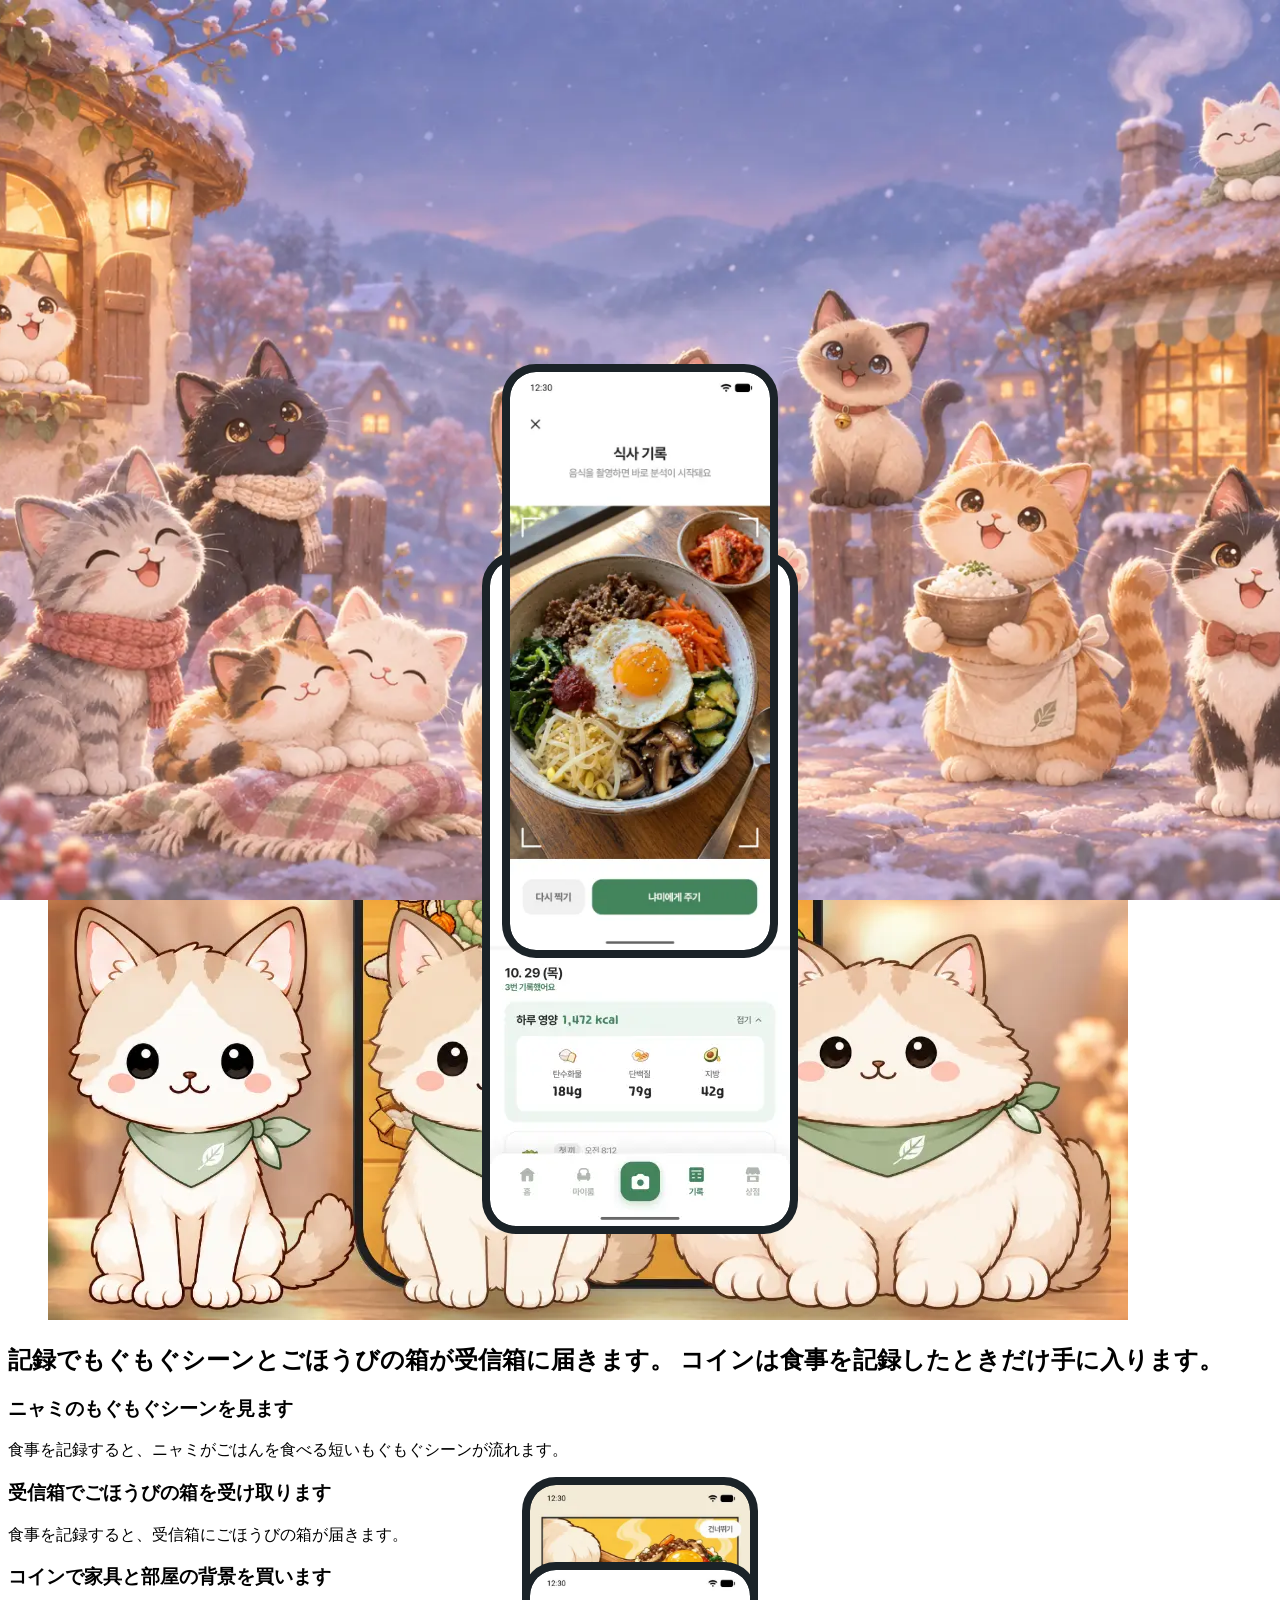
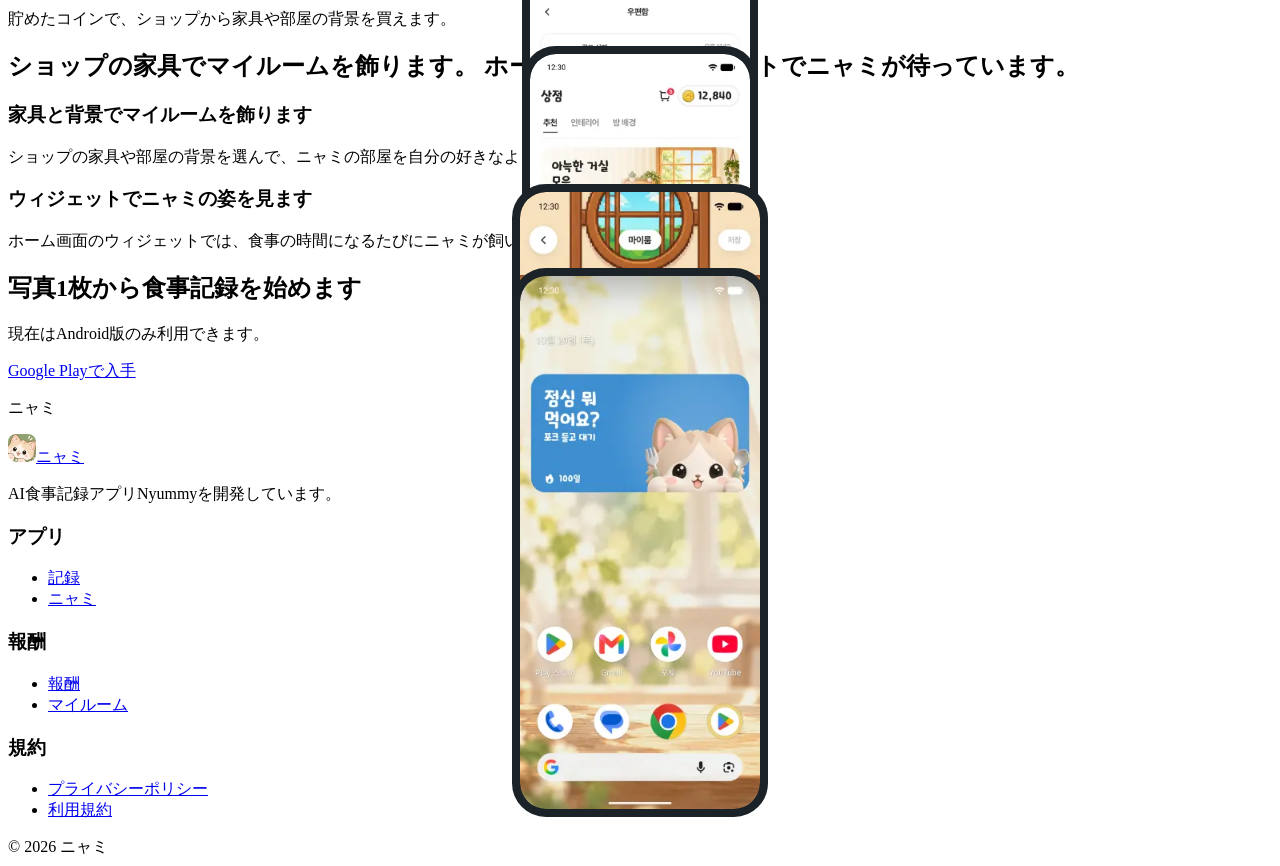
==== jp/index.html @ a2ef214f "feat: 한국어, 일본어 랜딩페이지 추가" ====
<!doctype html>
<html lang="ja" data-type="software" data-radius="round" data-ground="sage" data-buttons="tonal" data-motion>
<head>
<meta charset="utf-8">
<meta name="viewport" content="width=device-width, initial-scale=1, viewport-fit=cover">
<title>Nyummy（ニャミ）: グラムで計らず食習慣を見直すAI食事記録アプリ</title>
<meta name="description" content="食事の写真を1枚撮るとAIが料理を見つけてカロリーとPFCを記録し、月間カレンダーで振り返りながら、食べ方で体が変わる猫のニャミと食事を残せるアプリです。">
<meta property="og:type" content="website">
<meta property="og:title" content="Nyummy（ニャミ）: グラムで計らず食習慣を見直すAI食事記録アプリ">
<meta property="og:description" content="食事の写真を1枚撮るとAIが料理を見つけてカロリーとPFCを記録し、月間カレンダーで振り返りながら、食べ方で体が変わる猫のニャミと食事を残せるアプリです。">
<meta property="og:image" content="../share.jpg">
<meta name="twitter:card" content="summary_large_image">
<link rel="icon" href="../favicon.png" type="image/png">
<link rel="alternate" hreflang="ko" href="../ko/">
<link rel="alternate" hreflang="ja" href="../jp/">
<link rel="alternate" hreflang="x-default" href="../">
<meta name="theme-color" content="#f7f9fa">
<!-- <link rel="canonical" href="https://[the client's domain]/"> : the landing domain is not decided yet -->
<meta name="site-kind" content="software">
<meta name="page-type" content="software">
<!-- Airbridge Web SDK (official loader). TODO: replace TODO_WEB_TOKEN with the web token from the Airbridge dashboard. -->
<script>
(function(a_,i_,r_,_b,_r,_i,_d,_g,_e){if(!a_[_b]){var n=function(){var c=i_.createElement(r_);c.onerror=function(){h.queue.filter(function(a){return 0<=_d.indexOf(a[0])}).forEach(function(a){a=a[1];a=a[a.length-1];"function"===typeof a&&a("error occur when load airbridge")})};c.async=1;c.src=_r;"complete"===i_.readyState?i_.head.appendChild(c):a_.addEventListener("load",function k(){a_.removeEventListener("load",k);i_.head.appendChild(c)})},h={queue:[],get isSDKEnabled(){return!1}};_i.concat(_d).forEach(function(c){var a=c.split("."),k=a.pop();a.reduce(function(p,q){return p[q]=p[q]||{}},h)[k]=function(){h.queue.push([c,arguments])}});a_[_b]=h;0<_g?(_b=new (a_.XDomainRequest||a_.XMLHttpRequest),_i=function(){},_b.open("GET",_r),_b.timeout=_g,_b.onload=function(){n()},_b.onerror=_i,_b.ontimeout=_i,_b.send()):n()}})(window,document,"script","airbridge","//static.airbridge.io/sdk/latest/airbridge.min.js","init startTracking stopTracking openDeeplink setDeeplinks sendWeb setUserAgent setUserAlias addUserAlias setMobileAppData setUserId setUserEmail setUserPhone setUserAttributes clearUser setDeviceAlias removeDeviceAlias clearDeviceAlias setDeviceIFV setDeviceIFA setDeviceGAID events.send events.signIn events.signUp events.signOut events.purchased events.addedToCart events.productDetailsViewEvent events.homeViewEvent events.productListViewEvent events.searchResultViewEvent".split(" "),["events.wait","createTouchpoint"],0);
try { airbridge.init({ app: 'nyummy', webToken: 'TODO_WEB_TOKEN' }); } catch (e) {}
</script>
<link rel="preconnect" href="https://fonts.googleapis.com">
<link rel="preconnect" href="https://fonts.gstatic.com" crossorigin>
<!-- dealt pairing: plex (IBM Plex Sans). The Latin cut has no Hangul or Kana, so the page loads the same family's
     Korean cut (IBM Plex Sans KR) and, for Japanese, its Japanese cut (IBM Plex Sans JP, added by the page script) -->
<link href="https://fonts.googleapis.com/css2?family=IBM+Plex+Sans+JP:wght@400;500;600&amp;display=swap&amp;text=%20%23%26%2C-./012679%3A%3B%3DACFGINPS_abcdefghijklmnoprstuvwy%E3%80%81%E3%80%82%E3%81%84%E3%81%86%E3%81%88%E3%81%8B%E3%81%8C%E3%81%8D%E3%81%8E%E3%81%8F%E3%81%90%E3%81%91%E3%81%93%E3%81%94%E3%81%95%E3%81%97%E3%81%98%E3%81%99%E3%81%9A%E3%81%9B%E3%81%9D%E3%81%9F%E3%81%A0%E3%81%A1%E3%81%A3%E3%81%A4%E3%81%A6%E3%81%A7%E3%81%A8%E3%81%A9%E3%81%AA%E3%81%AB%E3%81%AE%E3%81%AF%E3%81%B1%E3%81%B3%E3%81%B8%E3%81%B9%E3%81%BB%E3%81%BD%E3%81%BE%E3%81%BF%E3%82%81%E3%82%82%E3%82%83%E3%82%84%E3%82%87%E3%82%88%E3%82%89%E3%82%8A%E3%82%8B%E3%82%8C%E3%82%8D%E3%82%8F%E3%82%92%E3%82%93%E3%82%A2%E3%82%A3%E3%82%A4%E3%82%A6%E3%82%A7%E3%82%AB%E3%82%AC%E3%82%AD%E3%82%B0%E3%82%B3%E3%82%B4%E3%82%B7%E3%82%B8%E3%82%B9%E3%83%80%E3%83%83%E3%83%88%E3%83%89%E3%83%8B%E3%83%90%E3%83%93%E3%83%97%E3%83%9B%E3%83%9D%E3%83%9E%E3%83%9F%E3%83%A0%E3%83%A1%E3%83%A3%E3%83%A5%E3%83%A7%E3%83%A9%E3%83%AA%E3%83%AB%E3%83%AC%E3%83%AD%E3%83%B3%E3%83%BC%E4%B8%A6%E4%B8%AD%E4%B8%BB%E4%BA%8B%E4%BA%BA%E4%BD%93%E4%BF%A1%E5%85%A5%E5%85%AC%E5%85%B7%E5%86%99%E5%87%BA%E5%88%86%E5%88%A9%E5%89%8D%E5%8C%96%E5%8F%96%E5%8F%97%E5%90%88%E5%9B%BD%E5%9C%A8%E5%A0%B1%E5%A4%89%E5%A4%95%E5%A5%BD%E5%A7%8B%E5%A7%BF%E5%AE%B6%E5%B1%8A%E5%B1%8B%E5%BA%A7%E5%BD%B1%E5%BE%85%E5%BF%9C%E6%85%A3%E6%89%8B%E6%8A%9C%E6%8C%AF%E6%8F%8F%E6%92%AE%E6%96%87%E6%96%99%E6%96%B9%E6%97%A5%E6%98%BC%E6%99%82%E6%99%AF%E6%9B%BF%E6%9C%88%E6%9C%AC%E6%9E%9A%E6%A7%98%E6%A8%A1%E6%AE%8B%E6%B0%97%E6%B0%B4%E6%B5%81%E7%82%AD%E7%84%BC%E7%89%88%E7%89%A9%E7%8C%AB%E7%8F%BE%E7%90%86%E7%94%A8%E7%94%BB%E7%99%BA%E7%9B%B4%E7%9C%9F%E7%9F%AD%E7%A2%BA%E7%A4%BA%E7%A9%8D%E7%AE%B1%E7%B4%84%E7%B7%A8%E7%BD%AE%E7%BF%92%E8%83%8C%E8%84%82%E8%87%AA%E8%A1%97%E8%A1%A8%E8%A6%8B%E8%A6%8F%E8%A8%88%E8%A8%98%E8%AA%8D%E8%AD%98%E8%B2%AF%E8%B2%B7%E8%B3%AA%E8%BF%8E%E8%BF%91%E8%BF%94%E9%81%B8%E9%83%A8%E9%85%8D%E9%85%AC%E9%87%8D%E9%8C%B2%E9%96%8B%E9%96%93%E9%9B%86%E9%9D%A2%E9%9F%93%E9%A3%9F%E9%A3%BC%E9%A3%BE%E9%AB%98%EA%B5%AD%EC%96%B4%ED%95%9C%EF%BC%88%EF%BC%890123456789" rel="stylesheet">
<link rel="stylesheet" href="../assets/system.css">
<link rel="stylesheet" href="../assets/ui/cards.css">
<link rel="stylesheet" href="../assets/motion/motion.css">
<link rel="stylesheet" href="../assets/backgrounds/backgrounds.css">
<link rel="stylesheet" href="../assets/layout/layout.css">
<link rel="stylesheet" href="../assets/icons/icon.css">
<style>
:root {
  --p-bg: #f7f9fa; --p-surface: #ecf0f2; --p-ink: #1f3038; --p-muted: #5e6b71;
  --p-accent: #5f9a6e; --p-accent-ink: #111111; --p-action: #5f9a6e; --p-action-ink: #111111;
  --p-inv-bg: #1f3038; --p-inv-surface: #2c3c44; --p-inv-ink: #f7f9fa; --p-inv-muted: #9ea7ab;
  --p-inv-accent: #5f9a6e; --p-inv-accent-ink: #111111; --p-inv-action: #5f9a6e; --p-inv-action-ink: #111111;
  --font-display: "IBM Plex Sans KR", system-ui, sans-serif;
  --font-text: "IBM Plex Sans KR", system-ui, sans-serif;
  --font-mono: ui-monospace, "SFMono-Regular", Menlo, Consolas, monospace;
  --display-weight: 500;
  --display-tracking: -0.025em;
  --display-tracking-xl: -0.035em;
  --ly-scale: 0.98;
}
html[lang="ja"] { --font-display: "IBM Plex Sans JP", system-ui, sans-serif; --font-text: "IBM Plex Sans JP", system-ui, sans-serif; }
</style>
<script>document.documentElement.classList.add('m-enter');setTimeout(()=>document.documentElement.classList.add('m-enter-done'),700)</script>
<script src="../assets/backgrounds/backgrounds.js"></script>
<script>document.documentElement.classList.add('mo-js');setTimeout(()=>document.documentElement.classList.add('mo-safe'),2500)</script>
<link rel="modulepreload" href="../assets/moments/moments.js">
<link rel="modulepreload" href="../assets/moments/lib.js">
<link rel="modulepreload" href="../assets/moments/liquid-type/moment.js">
<link rel="modulepreload" href="../assets/moments/line-carries-colour/moment.js">
<!-- page CSS: the phone device inside the visuals, the key art in the hero frame, one --p-h per card group -->
<style>
  .nav__logo img { width: 28px; height: 28px; border-radius: 8px; }
  .device { position: relative; width: var(--dw, 280px); aspect-ratio: 9 / 20; border: 8px solid #1b2328; border-radius: 34px; background: #1b2328; overflow: hidden; margin-inline: auto; }
  .device > img { display: block; width: 100%; height: 100%; object-fit: cover; object-position: top; border-radius: 26px; }
  .hero--centred .hero__window { background: var(--g-alt); }
  .hero__window > .hero__art { position: absolute; inset: 0; width: 100%; height: 100%; object-fit: cover; object-position: 50% 62%; z-index: 0; }
  .hero__window > .hero__phone { position: absolute; z-index: 1; left: 50%; top: var(--s-6); transform: translateX(-50%); --dw: 260px; }
  @media (max-width: 639px) { .hero__window > .hero__phone { --dw: 180px; top: var(--s-6); } }
  .hero--centred .hero__lead { color: var(--ink); }
  html { word-break: keep-all; overflow-wrap: anywhere; }
  html[lang="ja"] { word-break: normal; line-break: strict; }
  .close__word { line-height: 1.25; overflow: visible; }
  #record .frame { --ratio: 0px; }
  #record .frame .device { position: absolute; left: 50%; top: var(--s-7); transform: translateX(-50%); --dw: 300px; }
  @media (max-width: 639px) { #record .frame .device { --dw: 220px; top: var(--s-5); } }
  #nyami .mo-lt__type { font-size: clamp(40px, 4.4vw + 12px, 80px); line-height: 1.05; letter-spacing: var(--display-tracking-xl); max-width: 18ch; margin: 0; }
  #nyami .shapes { margin-top: var(--s-7); }
  @media (max-width: 639px) { #nyami .shapes { flex: none; height: auto; aspect-ratio: 1080 / 600; margin-top: var(--s-9); } }
  #reward .panel { --p-h: 360px; } #room .panel { --p-h: 300px; }
  @media (min-width: 640px) and (max-width: 1279px) { #reward { --h: 2; } }
  @media (min-width: 640px) and (max-width: 1023px) { #room .panel { --p-h: 400px; } }
  .panel .device { --dw: 220px; position: absolute; left: 50%; top: var(--s-6); transform: translateX(-50%); }
  #room .panel .device { --dw: 240px; }
  @media (max-width: 639px) { #reward .panel { --p-h: 340px; } #room .panel { --p-h: 150px; } .panel .device { --dw: 200px; top: var(--s-5); } #room .panel .device { --dw: 150px; top: var(--s-4); } }
  .store-soon { display: inline-flex; align-items: center; height: var(--btn-h, 44px); padding: 0 var(--s-5); border-radius: var(--r-btn); border: 1px dashed color-mix(in oklab, var(--ink) 35%, transparent); color: var(--muted); font-size: 16px; font-weight: 500; cursor: default; user-select: none; }
  .store-soon.is-prominent { border-style: solid; border-color: var(--ink); color: var(--ink); }
  .ios-note { margin: 0; color: var(--ink); }
  @media (max-width: 639px) { .store-soon { width: 100%; justify-content: center; } }
  .lang-switch { font: inherit; background: none; border: 0; color: inherit; cursor: pointer; min-height: 44px; }
</style>
</head>
<body>
<!-- type: software (site-kind software): AI meal-logging Android app
     deal: hero centred, nav nav-centre, close close-word, footer footer-dark, rhythm space, buttons tonal,
           mark: the client's app icon replaces the dealt ring, ground sage (lit ground), grounds none, effect none
           (the hero frame holds the client's key art; no shader ground, so phones carry no WebGL)
     palette: the client's own colours through start.mjs brand: off-white #f7f9fa, slate ink #1f3038 and Nyami's bandana green #5f9a6e
     moments: liquid-type on the #nyami statement (the one sentence the page turns on), line-carries-colour on #reward (the
              page's one change of ground, where logging turns into rewards). The hero's cursor-spotlight is left out (no spotlight). -->
<header class="nav nav--centre">
  <div class="wrap nav__bar">
    <a class="skip-link" href="#top" data-i18n="skip">本文へスキップ</a>
    <a class="nav__logo" href="#top"><img src="../img/app-icon.webp" alt="" width="28" height="28"><span data-i18n="brand">ニャミ</span></a>
    <nav class="nav__links" aria-label="メインメニュー" data-i18n-aria="nav_label">
      <div class="nav__item"><a class="nav__link" href="#record" data-i18n="nav_record">記録</a></div>
      <div class="nav__item"><a class="nav__link" href="#nyami" data-i18n="nav_nyami">ニャミ</a></div>
      <div class="nav__item"><a class="nav__link" href="#reward" data-i18n="nav_reward">報酬</a></div>
      <div class="nav__item"><a class="nav__link" href="#room" data-i18n="nav_room">マイルーム</a></div>
    </nav>
    <div class="nav__actions">
      <a class="nav__link" href="../ko/" hreflang="ko" lang="ko">한국어</a>
      <!-- TODO: Airbridge tracking link -->
      <a class="btn btn--primary" href="https://play.google.com/store/apps/details?id=com.dandi.nyummy" data-play data-i18n="cta_play">Google Playで入手</a>
    </div>
    <button class="nav__toggle" type="button" aria-expanded="false" aria-label="メニュー" data-i18n-aria="menu">
      <svg width="18" height="18" viewBox="0 0 18 18" aria-hidden="true"><path d="M2 5h14M2 13h14" stroke="currentColor" stroke-width="1.6" stroke-linecap="round"/></svg>
    </button>
  </div>
</header>

<main id="top">
  <section class="hero hero--centred" data-enter aria-labelledby="hero-h">
    <div class="wrap"><div class="hero-text">
      <div class="hero__c">
        <p class="pill" data-i18n="hero_pill">日本と韓国でAndroid版を配信中</p>
        <h1 id="hero-h" data-i18n="hero_h1">グラムで計らないAI食事記録アプリ</h1>
        <p class="hero__lead" data-i18n="hero_lead">食事の写真を1枚撮るとAIが料理を見つけてカロリーとPFCを記録します。月間カレンダーで自分の食習慣を確認でき、食べ方に応じて猫のニャミの体も変わります。</p>
        <div class="btn-row" data-hero-actions>
          <!-- TODO: Airbridge tracking link -->
          <a class="btn btn--primary" href="https://play.google.com/store/apps/details?id=com.dandi.nyummy" data-play data-i18n="cta_play">Google Playで入手</a>
          <span class="store-soon" data-store-soon aria-disabled="true">App Store 近日公開</span>
        </div>
        <p class="t-small ios-note" data-ios-note hidden>iPhone版はまだ公開前です</p>
      </div>
      <!-- CLIENT FILE key art: raw/hero_v1.png (the client's dusk cat village), served as ../img/keyart-*.webp -->
      <div class="hero__window">
        <img class="hero__art" src="../img/keyart-1672.webp" srcset="../img/keyart-800.webp 800w, ../img/keyart-1672.webp 1672w" sizes="(max-width: 639px) 170vw, 1280px" width="1672" height="941" alt="夕焼けの猫の街で、ニャミと猫たちが飼い主を出迎えているイラストです。" data-i18n-alt="alt_keyart" fetchpriority="high" data-source="client" data-subject="key art">
        <div class="device hero__phone" role="img" aria-label="食事記録の画面で、ビビンバの写真を撮影しているところです。" data-i18n-aria="alt_meal"><img src="../img/meal_confirm.webp" srcset="../img/meal_confirm-300.webp 300w, ../img/meal_confirm.webp 560w" sizes="(max-width: 639px) 200px, 300px" width="560" height="1245" alt="" fetchpriority="high"></div>
      </div>
    </div></div>
  </section>

  <section class="section" id="record" style="--hm: 2" aria-labelledby="record-h">
    <div class="wrap">
      <div class="grid fill">
        <div class="span-5 split-col">
          <h2 id="record-h"><span data-i18n="record_h2">写真1枚でカロリーとPFCを記録します。</span> <span class="muted" data-i18n="record_h2_muted">記録した食事は月間カレンダーに並びます。</span></h2>
          <p class="t-lead" data-i18n="record_p">料理の写真を撮るとAIが食べ物を見つけてカロリーとPFCを記録します。残した食事は月間カレンダーで1か月まとめて見返せます。</p>
          <ul class="rows split-col__end">
            <li><span class="rows__name" data-i18n="record_fact1">写真1枚で料理を認識します</span></li>
            <li><span class="rows__name" data-i18n="record_fact2">カロリーとPFCをまとめて記録します</span></li>
            <li><span class="rows__name" data-i18n="record_fact3">月間カレンダーで記録を振り返ります</span></li>
          </ul>
        </div>
        <div class="frame frame--fill frame--lit span-6 start-7">
          <div class="device" role="img" aria-label="月間カレンダーと1日のカロリー、炭水化物、たんぱく質、脂質が表示された記録画面です。" data-i18n-aria="alt_calendar"><img src="../img/history_calendar.webp" srcset="../img/history_calendar-300.webp 300w, ../img/history_calendar.webp 560w" sizes="(max-width: 639px) 200px, 300px" width="560" height="1245" alt="" loading="lazy" decoding="async"></div>
        </div>
      </div>
    </div>
  </section>

  <section class="section" id="nyami" aria-labelledby="nyami-h">
    <div class="wrap">
      <div data-moment="liquid-type" class="section-head" style="max-width:none">
        <h2 id="nyami-h" class="mo-lt__type" data-i18n="nyami_h2">食べ方に合わせてニャミの体が変わります</h2>
        <p class="t-lead" data-i18n="nyami_p">食事を抜くとニャミはほっそりして、食べすぎるとぽっちゃりします。ほどよく食べるとちょうどいい姿になります。</p>
      </div>
      <figure class="frame frame--photo shapes fill">
        <img class="frame__img" src="../img/body-shapes.webp" srcset="../img/body-shapes-640.webp 640w, ../img/body-shapes.webp 1080w" sizes="(max-width: 639px) 342px, 1280px" width="1080" height="500" alt="ほっそりしたニャミ、ちょうどいいニャミ、ぽっちゃりしたニャミが並んで座っているイラストです。" data-i18n-alt="alt_shapes" loading="lazy" decoding="async" data-source="client" data-subject="Nyami body shapes">
      </figure>
    </div>
  </section>

  <section class="section ground-surface" id="reward" style="--hm: 2" data-moment="line-carries-colour" data-moment-opts='{"from": "base"}' aria-labelledby="reward-h">
    <div class="wrap">
      <div class="section-head">
        <h2 id="reward-h"><span data-i18n="reward_h2">記録でもぐもぐシーンとごほうびの箱が受信箱に届きます。</span> <span class="muted" data-i18n="reward_h2_muted">コインは食事を記録したときだけ手に入ります。</span></h2>
      </div>
      <div class="grid">
        <article class="card card--row card--open span-4">
          <h3 data-i18n="reward_c1_t">ニャミのもぐもぐシーンを見ます</h3>
          <p data-i18n="reward_c1_b">食事を記録すると、ニャミがごはんを食べる短いもぐもぐシーンが流れます。</p>
          <div class="panel"><div class="device" role="img" aria-label="ニャミがビビンバを食べているマンガのカットシーンです。" data-i18n-aria="alt_comic"><img src="../img/ceremony_comic.webp" srcset="../img/ceremony_comic-300.webp 300w, ../img/ceremony_comic.webp 560w" sizes="(max-width: 639px) 200px, 300px" width="560" height="1245" alt="" loading="lazy" decoding="async"></div></div>
        </article>
        <article class="card card--row card--open span-4">
          <h3 data-i18n="reward_c2_t">受信箱でごほうびの箱を受け取ります</h3>
          <p data-i18n="reward_c2_b">食事を記録すると、受信箱にごほうびの箱が届きます。</p>
          <div class="panel"><div class="device" role="img" aria-label="ゴールドの箱とシルバーの箱が積み重なった受信箱の画面です。" data-i18n-aria="alt_mail"><img src="../img/mailbox.webp" srcset="../img/mailbox-300.webp 300w, ../img/mailbox.webp 560w" sizes="(max-width: 639px) 200px, 300px" width="560" height="1245" alt="" loading="lazy" decoding="async"></div></div>
        </article>
        <article class="card card--row card--open span-4">
          <h3 data-i18n="reward_c3_t">コインで家具と部屋の背景を買います</h3>
          <p data-i18n="reward_c3_b">貯めたコインで、ショップから家具や部屋の背景を買えます。</p>
          <div class="panel"><div class="device" role="img" aria-label="コインの残高と人気の家具が並んでいるショップの画面です。" data-i18n-aria="alt_shop"><img src="../img/shop_recommend.webp" srcset="../img/shop_recommend-300.webp 300w, ../img/shop_recommend.webp 560w" sizes="(max-width: 639px) 200px, 300px" width="560" height="1245" alt="" loading="lazy" decoding="async"></div></div>
        </article>
      </div>
    </div>
  </section>

  <section class="section" id="room" aria-labelledby="room-h">
    <div class="wrap">
      <div class="section-head">
        <h2 id="room-h"><span data-i18n="room_h2">ショップの家具でマイルームを飾ります。</span> <span class="muted" data-i18n="room_h2_muted">ホーム画面のウィジェットでニャミが待っています。</span></h2>
      </div>
      <div class="grid">
        <article class="card card--row card--open span-6">
          <h3 data-i18n="room_c1_t">家具と背景でマイルームを飾ります</h3>
          <p data-i18n="room_c1_b">ショップの家具や部屋の背景を選んで、ニャミの部屋を自分の好きなように模様替えできます。</p>
          <div class="panel"><div class="device" role="img" aria-label="家具を配置するマイルームの編集画面です。" data-i18n-aria="alt_room"><img src="../img/myroom_edit.webp" srcset="../img/myroom_edit-300.webp 300w, ../img/myroom_edit.webp 560w" sizes="(max-width: 639px) 200px, 300px" width="560" height="1245" alt="" loading="lazy" decoding="async"></div></div>
        </article>
        <article class="card card--row card--open span-6">
          <h3 data-i18n="room_c2_t">ウィジェットでニャミの姿を見ます</h3>
          <p data-i18n="room_c2_b">ホーム画面のウィジェットでは、食事の時間になるたびにニャミが飼い主を待っています。</p>
          <div class="panel"><div class="device" role="img" aria-label="昼ごはんを待つニャミが描かれたホーム画面のウィジェットです。" data-i18n-aria="alt_widget"><img src="../img/widget_wait.webp" srcset="../img/widget_wait-300.webp 300w, ../img/widget_wait.webp 560w" sizes="(max-width: 639px) 200px, 300px" width="560" height="1245" alt="" loading="lazy" decoding="async"></div></div>
        </article>
      </div>
    </div>
  </section>

  </main>

<footer class="footer closing footer--dark ground-inverse g2m" id="contact" aria-labelledby="close-h">
  <div class="wrap">
    <div class="closing__cta close--word">
      <div class="section-head--split">
        <div><h2 id="close-h" data-i18n="close_h2">写真1枚から食事記録を始めます</h2><p class="t-lead" data-i18n="close_p">現在はAndroid版のみ利用できます。</p></div>
        <!-- TODO: Airbridge tracking link -->
        <a class="btn btn--primary" href="https://play.google.com/store/apps/details?id=com.dandi.nyummy" data-play data-i18n="cta_play">Google Playで入手</a>
      </div>
      <p class="close__word" aria-hidden="true" data-i18n="brand">ニャミ</p>
    </div>
    <div class="closing__links">
      <div class="grid">
        <div class="span-4 stack-4">
          <a class="nav__logo" href="#top"><img src="../img/app-icon.webp" alt="" width="28" height="28" loading="lazy"><span data-i18n="brand">ニャミ</span></a>
          <p class="footer__lede" data-i18n="footer_lede">AI食事記録アプリNyummyを開発しています。</p>
        </div>
        <div class="span-2 start-7 footer__col"><h3 data-i18n="f_app">アプリ</h3><ul><li><a href="#record" data-i18n="nav_record">記録</a></li><li><a href="#nyami" data-i18n="nav_nyami">ニャミ</a></li></ul></div>
        <div class="span-2 start-9 footer__col"><h3 data-i18n="nav_reward">報酬</h3><ul><li><a href="#reward" data-i18n="nav_reward">報酬</a></li><li><a href="#room" data-i18n="nav_room">マイルーム</a></li></ul></div>
        <div class="span-2 start-11 footer__col"><h3 data-i18n="f_legal">規約</h3><ul><li><a href="https://dandi-swm.github.io/nyummy-policy/privacy.html" data-i18n="f_privacy">プライバシーポリシー</a></li><li><a href="https://dandi-swm.github.io/nyummy-policy/terms.html" data-i18n="f_terms">利用規約</a></li></ul></div>
      </div>
      <div class="footer__legal">
        <span>&copy; 2026 <span data-i18n="brand">ニャミ</span></span>
        <div class="socials"></div>
      </div>
    </div>
  </div>
</footer>

<script type="module" src="../assets/system.js"></script>
<script type="module" src="../assets/motion/motion.js"></script>
<script type="module" src="../assets/layout/layout.js"></script>
<script src="../page.js" defer></script>
</body>
</html>
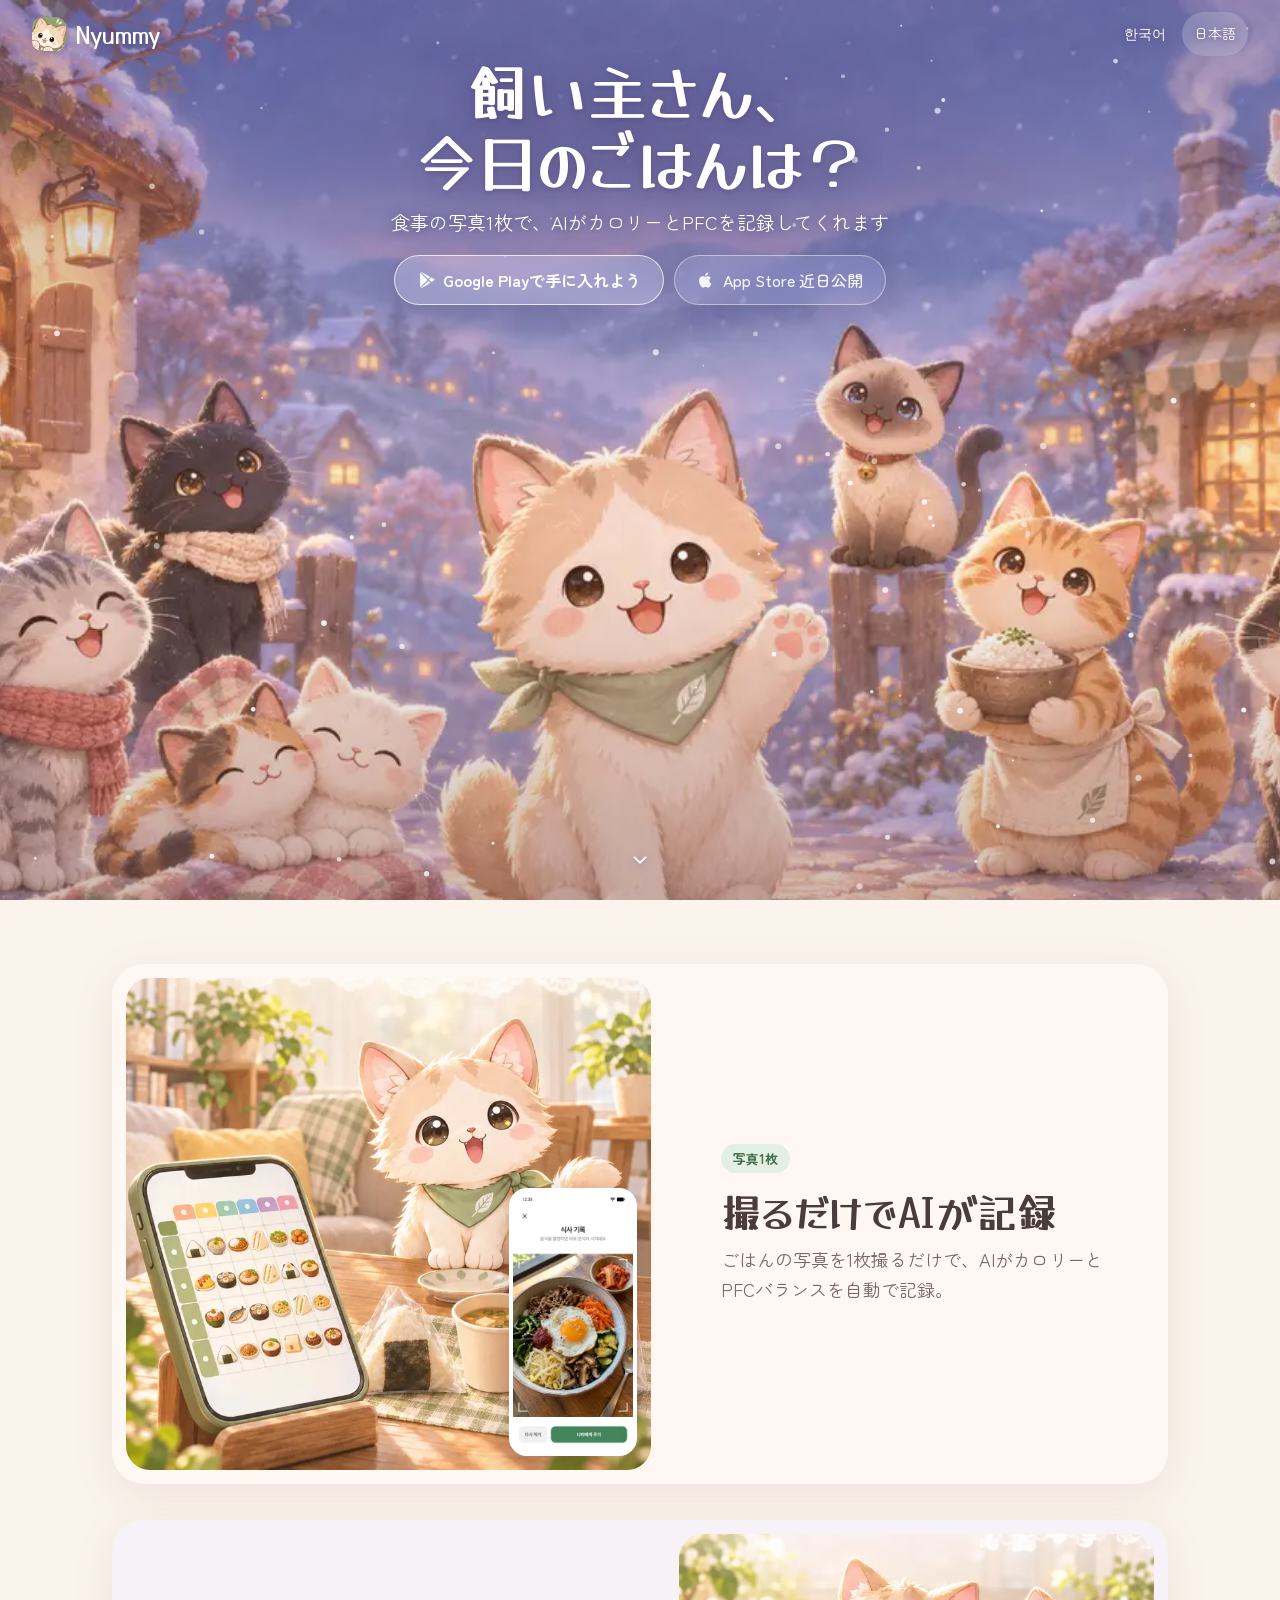
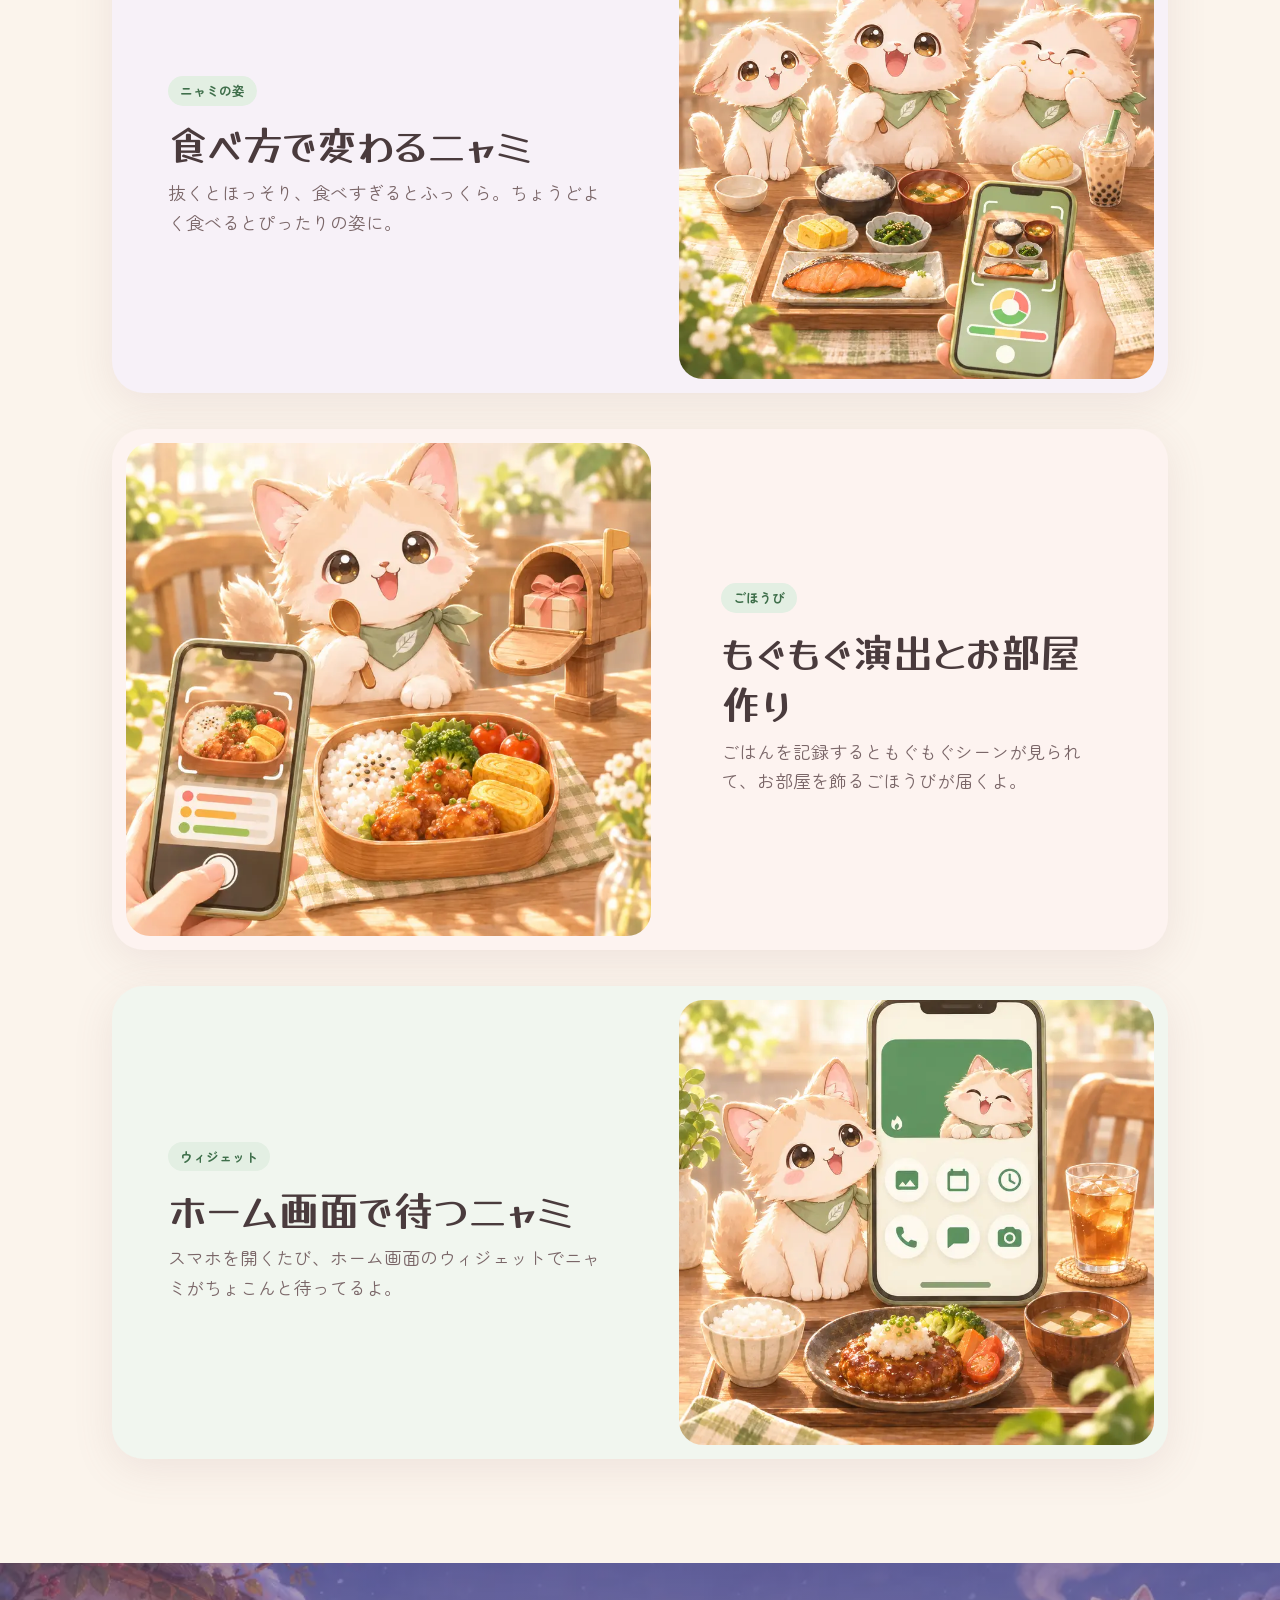
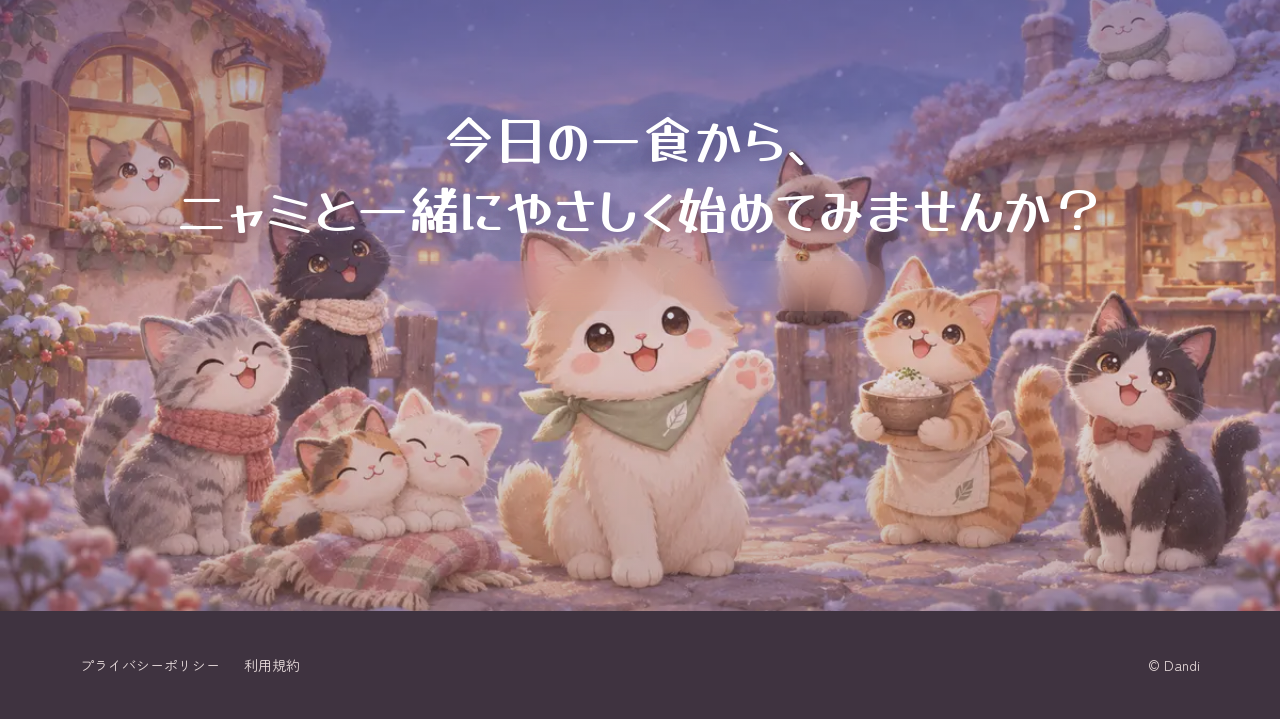
==== commit 56dd4167: "feat: 랜딩페이지 다시 디자인 (몽글한 첫 화면, 모바일 우선)" ====
--- a/jp/index.html
+++ b/jp/index.html
@@ -1,254 +1,128 @@
 <!doctype html>
-<html lang="ja" data-type="software" data-radius="round" data-ground="sage" data-buttons="tonal" data-motion>
+<html lang="ja">
 <head>
 <meta charset="utf-8">
 <meta name="viewport" content="width=device-width, initial-scale=1, viewport-fit=cover">
-<title>Nyummy（ニャミ）: グラムで計らず食習慣を見直すAI食事記録アプリ</title>
-<meta name="description" content="食事の写真を1枚撮るとAIが料理を見つけてカロリーとPFCを記録し、月間カレンダーで振り返りながら、食べ方で体が変わる猫のニャミと食事を残せるアプリです。">
+<title>Nyummy（ニャミ）: 猫のニャミと一緒に続けるAI食事記録</title>
+<meta name="description" content="ごはんの写真を1枚撮るだけでAIがカロリーとPFCを記録。食べ方にあわせて猫のニャミが変わります。">
 <meta property="og:type" content="website">
-<meta property="og:title" content="Nyummy（ニャミ）: グラムで計らず食習慣を見直すAI食事記録アプリ">
-<meta property="og:description" content="食事の写真を1枚撮るとAIが料理を見つけてカロリーとPFCを記録し、月間カレンダーで振り返りながら、食べ方で体が変わる猫のニャミと食事を残せるアプリです。">
+<meta property="og:title" content="Nyummy（ニャミ）: 飼い主さん、今日のごはんは？">
+<meta property="og:description" content="ごはんを撮るだけでAIが記録。食べ方にあわせてニャミが変わるよ。">
 <meta property="og:image" content="../share.jpg">
 <meta name="twitter:card" content="summary_large_image">
 <link rel="icon" href="../favicon.png" type="image/png">
 <link rel="alternate" hreflang="ko" href="../ko/">
 <link rel="alternate" hreflang="ja" href="../jp/">
 <link rel="alternate" hreflang="x-default" href="../">
-<meta name="theme-color" content="#f7f9fa">
-<!-- <link rel="canonical" href="https://[the client's domain]/"> : the landing domain is not decided yet -->
-<meta name="site-kind" content="software">
-<meta name="page-type" content="software">
-<!-- Airbridge Web SDK (official loader). TODO: replace TODO_WEB_TOKEN with the web token from the Airbridge dashboard. -->
+<meta name="theme-color" content="#8f86b8">
+<!-- Airbridge Web SDK -->
 <script>
 (function(a_,i_,r_,_b,_r,_i,_d,_g,_e){if(!a_[_b]){var n=function(){var c=i_.createElement(r_);c.onerror=function(){h.queue.filter(function(a){return 0<=_d.indexOf(a[0])}).forEach(function(a){a=a[1];a=a[a.length-1];"function"===typeof a&&a("error occur when load airbridge")})};c.async=1;c.src=_r;"complete"===i_.readyState?i_.head.appendChild(c):a_.addEventListener("load",function k(){a_.removeEventListener("load",k);i_.head.appendChild(c)})},h={queue:[],get isSDKEnabled(){return!1}};_i.concat(_d).forEach(function(c){var a=c.split("."),k=a.pop();a.reduce(function(p,q){return p[q]=p[q]||{}},h)[k]=function(){h.queue.push([c,arguments])}});a_[_b]=h;0<_g?(_b=new (a_.XDomainRequest||a_.XMLHttpRequest),_i=function(){},_b.open("GET",_r),_b.timeout=_g,_b.onload=function(){n()},_b.onerror=_i,_b.ontimeout=_i,_b.send()):n()}})(window,document,"script","airbridge","//static.airbridge.io/sdk/latest/airbridge.min.js","init startTracking stopTracking openDeeplink setDeeplinks sendWeb setUserAgent setUserAlias addUserAlias setMobileAppData setUserId setUserEmail setUserPhone setUserAttributes clearUser setDeviceAlias removeDeviceAlias clearDeviceAlias setDeviceIFV setDeviceIFA setDeviceGAID events.send events.signIn events.signUp events.signOut events.purchased events.addedToCart events.productDetailsViewEvent events.homeViewEvent events.productListViewEvent events.searchResultViewEvent".split(" "),["events.wait","createTouchpoint"],0);
-try { airbridge.init({ app: 'nyummy', webToken: 'TODO_WEB_TOKEN' }); } catch (e) {}
+try { airbridge.init({ app: 'nyummy', webToken: 'e3690b146ca047b89c410e6a1fdf38f9' }); } catch (e) {}
 </script>
+<link rel="preload" as="image" href="../img/hero-tall.webp" media="(max-aspect-ratio: 4/5)">
 <link rel="preconnect" href="https://fonts.googleapis.com">
 <link rel="preconnect" href="https://fonts.gstatic.com" crossorigin>
-<!-- dealt pairing: plex (IBM Plex Sans). The Latin cut has no Hangul or Kana, so the page loads the same family's
-     Korean cut (IBM Plex Sans KR) and, for Japanese, its Japanese cut (IBM Plex Sans JP, added by the page script) -->
-<link href="https://fonts.googleapis.com/css2?family=IBM+Plex+Sans+JP:wght@400;500;600&amp;display=swap&amp;text=%20%23%26%2C-./012679%3A%3B%3DACFGINPS_abcdefghijklmnoprstuvwy%E3%80%81%E3%80%82%E3%81%84%E3%81%86%E3%81%88%E3%81%8B%E3%81%8C%E3%81%8D%E3%81%8E%E3%81%8F%E3%81%90%E3%81%91%E3%81%93%E3%81%94%E3%81%95%E3%81%97%E3%81%98%E3%81%99%E3%81%9A%E3%81%9B%E3%81%9D%E3%81%9F%E3%81%A0%E3%81%A1%E3%81%A3%E3%81%A4%E3%81%A6%E3%81%A7%E3%81%A8%E3%81%A9%E3%81%AA%E3%81%AB%E3%81%AE%E3%81%AF%E3%81%B1%E3%81%B3%E3%81%B8%E3%81%B9%E3%81%BB%E3%81%BD%E3%81%BE%E3%81%BF%E3%82%81%E3%82%82%E3%82%83%E3%82%84%E3%82%87%E3%82%88%E3%82%89%E3%82%8A%E3%82%8B%E3%82%8C%E3%82%8D%E3%82%8F%E3%82%92%E3%82%93%E3%82%A2%E3%82%A3%E3%82%A4%E3%82%A6%E3%82%A7%E3%82%AB%E3%82%AC%E3%82%AD%E3%82%B0%E3%82%B3%E3%82%B4%E3%82%B7%E3%82%B8%E3%82%B9%E3%83%80%E3%83%83%E3%83%88%E3%83%89%E3%83%8B%E3%83%90%E3%83%93%E3%83%97%E3%83%9B%E3%83%9D%E3%83%9E%E3%83%9F%E3%83%A0%E3%83%A1%E3%83%A3%E3%83%A5%E3%83%A7%E3%83%A9%E3%83%AA%E3%83%AB%E3%83%AC%E3%83%AD%E3%83%B3%E3%83%BC%E4%B8%A6%E4%B8%AD%E4%B8%BB%E4%BA%8B%E4%BA%BA%E4%BD%93%E4%BF%A1%E5%85%A5%E5%85%AC%E5%85%B7%E5%86%99%E5%87%BA%E5%88%86%E5%88%A9%E5%89%8D%E5%8C%96%E5%8F%96%E5%8F%97%E5%90%88%E5%9B%BD%E5%9C%A8%E5%A0%B1%E5%A4%89%E5%A4%95%E5%A5%BD%E5%A7%8B%E5%A7%BF%E5%AE%B6%E5%B1%8A%E5%B1%8B%E5%BA%A7%E5%BD%B1%E5%BE%85%E5%BF%9C%E6%85%A3%E6%89%8B%E6%8A%9C%E6%8C%AF%E6%8F%8F%E6%92%AE%E6%96%87%E6%96%99%E6%96%B9%E6%97%A5%E6%98%BC%E6%99%82%E6%99%AF%E6%9B%BF%E6%9C%88%E6%9C%AC%E6%9E%9A%E6%A7%98%E6%A8%A1%E6%AE%8B%E6%B0%97%E6%B0%B4%E6%B5%81%E7%82%AD%E7%84%BC%E7%89%88%E7%89%A9%E7%8C%AB%E7%8F%BE%E7%90%86%E7%94%A8%E7%94%BB%E7%99%BA%E7%9B%B4%E7%9C%9F%E7%9F%AD%E7%A2%BA%E7%A4%BA%E7%A9%8D%E7%AE%B1%E7%B4%84%E7%B7%A8%E7%BD%AE%E7%BF%92%E8%83%8C%E8%84%82%E8%87%AA%E8%A1%97%E8%A1%A8%E8%A6%8B%E8%A6%8F%E8%A8%88%E8%A8%98%E8%AA%8D%E8%AD%98%E8%B2%AF%E8%B2%B7%E8%B3%AA%E8%BF%8E%E8%BF%91%E8%BF%94%E9%81%B8%E9%83%A8%E9%85%8D%E9%85%AC%E9%87%8D%E9%8C%B2%E9%96%8B%E9%96%93%E9%9B%86%E9%9D%A2%E9%9F%93%E9%A3%9F%E9%A3%BC%E9%A3%BE%E9%AB%98%EA%B5%AD%EC%96%B4%ED%95%9C%EF%BC%88%EF%BC%890123456789" rel="stylesheet">
-<link rel="stylesheet" href="../assets/system.css">
-<link rel="stylesheet" href="../assets/ui/cards.css">
-<link rel="stylesheet" href="../assets/motion/motion.css">
-<link rel="stylesheet" href="../assets/backgrounds/backgrounds.css">
-<link rel="stylesheet" href="../assets/layout/layout.css">
-<link rel="stylesheet" href="../assets/icons/icon.css">
-<style>
-:root {
-  --p-bg: #f7f9fa; --p-surface: #ecf0f2; --p-ink: #1f3038; --p-muted: #5e6b71;
-  --p-accent: #5f9a6e; --p-accent-ink: #111111; --p-action: #5f9a6e; --p-action-ink: #111111;
-  --p-inv-bg: #1f3038; --p-inv-surface: #2c3c44; --p-inv-ink: #f7f9fa; --p-inv-muted: #9ea7ab;
-  --p-inv-accent: #5f9a6e; --p-inv-accent-ink: #111111; --p-inv-action: #5f9a6e; --p-inv-action-ink: #111111;
-  --font-display: "IBM Plex Sans KR", system-ui, sans-serif;
-  --font-text: "IBM Plex Sans KR", system-ui, sans-serif;
-  --font-mono: ui-monospace, "SFMono-Regular", Menlo, Consolas, monospace;
-  --display-weight: 500;
-  --display-tracking: -0.025em;
-  --display-tracking-xl: -0.035em;
-  --ly-scale: 0.98;
-}
-html[lang="ja"] { --font-display: "IBM Plex Sans JP", system-ui, sans-serif; --font-text: "IBM Plex Sans JP", system-ui, sans-serif; }
-</style>
-<script>document.documentElement.classList.add('m-enter');setTimeout(()=>document.documentElement.classList.add('m-enter-done'),700)</script>
-<script src="../assets/backgrounds/backgrounds.js"></script>
-<script>document.documentElement.classList.add('mo-js');setTimeout(()=>document.documentElement.classList.add('mo-safe'),2500)</script>
-<link rel="modulepreload" href="../assets/moments/moments.js">
-<link rel="modulepreload" href="../assets/moments/lib.js">
-<link rel="modulepreload" href="../assets/moments/liquid-type/moment.js">
-<link rel="modulepreload" href="../assets/moments/line-carries-colour/moment.js">
-<!-- page CSS: the phone device inside the visuals, the key art in the hero frame, one --p-h per card group -->
-<style>
-  .nav__logo img { width: 28px; height: 28px; border-radius: 8px; }
-  .device { position: relative; width: var(--dw, 280px); aspect-ratio: 9 / 20; border: 8px solid #1b2328; border-radius: 34px; background: #1b2328; overflow: hidden; margin-inline: auto; }
-  .device > img { display: block; width: 100%; height: 100%; object-fit: cover; object-position: top; border-radius: 26px; }
-  .hero--centred .hero__window { background: var(--g-alt); }
-  .hero__window > .hero__art { position: absolute; inset: 0; width: 100%; height: 100%; object-fit: cover; object-position: 50% 62%; z-index: 0; }
-  .hero__window > .hero__phone { position: absolute; z-index: 1; left: 50%; top: var(--s-6); transform: translateX(-50%); --dw: 260px; }
-  @media (max-width: 639px) { .hero__window > .hero__phone { --dw: 180px; top: var(--s-6); } }
-  .hero--centred .hero__lead { color: var(--ink); }
-  html { word-break: keep-all; overflow-wrap: anywhere; }
-  html[lang="ja"] { word-break: normal; line-break: strict; }
-  .close__word { line-height: 1.25; overflow: visible; }
-  #record .frame { --ratio: 0px; }
-  #record .frame .device { position: absolute; left: 50%; top: var(--s-7); transform: translateX(-50%); --dw: 300px; }
-  @media (max-width: 639px) { #record .frame .device { --dw: 220px; top: var(--s-5); } }
-  #nyami .mo-lt__type { font-size: clamp(40px, 4.4vw + 12px, 80px); line-height: 1.05; letter-spacing: var(--display-tracking-xl); max-width: 18ch; margin: 0; }
-  #nyami .shapes { margin-top: var(--s-7); }
-  @media (max-width: 639px) { #nyami .shapes { flex: none; height: auto; aspect-ratio: 1080 / 600; margin-top: var(--s-9); } }
-  #reward .panel { --p-h: 360px; } #room .panel { --p-h: 300px; }
-  @media (min-width: 640px) and (max-width: 1279px) { #reward { --h: 2; } }
-  @media (min-width: 640px) and (max-width: 1023px) { #room .panel { --p-h: 400px; } }
-  .panel .device { --dw: 220px; position: absolute; left: 50%; top: var(--s-6); transform: translateX(-50%); }
-  #room .panel .device { --dw: 240px; }
-  @media (max-width: 639px) { #reward .panel { --p-h: 340px; } #room .panel { --p-h: 150px; } .panel .device { --dw: 200px; top: var(--s-5); } #room .panel .device { --dw: 150px; top: var(--s-4); } }
-  .store-soon { display: inline-flex; align-items: center; height: var(--btn-h, 44px); padding: 0 var(--s-5); border-radius: var(--r-btn); border: 1px dashed color-mix(in oklab, var(--ink) 35%, transparent); color: var(--muted); font-size: 16px; font-weight: 500; cursor: default; user-select: none; }
-  .store-soon.is-prominent { border-style: solid; border-color: var(--ink); color: var(--ink); }
-  .ios-note { margin: 0; color: var(--ink); }
-  @media (max-width: 639px) { .store-soon { width: 100%; justify-content: center; } }
-  .lang-switch { font: inherit; background: none; border: 0; color: inherit; cursor: pointer; min-height: 44px; }
-</style>
+<link href="https://fonts.googleapis.com/css2?family=Yusei+Magic&amp;family=Zen+Maru+Gothic:wght@500;700&amp;display=swap" rel="stylesheet">
+<link rel="stylesheet" href="../site.css">
 </head>
 <body>
-<!-- type: software (site-kind software): AI meal-logging Android app
-     deal: hero centred, nav nav-centre, close close-word, footer footer-dark, rhythm space, buttons tonal,
-           mark: the client's app icon replaces the dealt ring, ground sage (lit ground), grounds none, effect none
-           (the hero frame holds the client's key art; no shader ground, so phones carry no WebGL)
-     palette: the client's own colours through start.mjs brand: off-white #f7f9fa, slate ink #1f3038 and Nyami's bandana green #5f9a6e
-     moments: liquid-type on the #nyami statement (the one sentence the page turns on), line-carries-colour on #reward (the
-              page's one change of ground, where logging turns into rewards). The hero's cursor-spotlight is left out (no spotlight). -->
-<header class="nav nav--centre">
-  <div class="wrap nav__bar">
-    <a class="skip-link" href="#top" data-i18n="skip">本文へスキップ</a>
-    <a class="nav__logo" href="#top"><img src="../img/app-icon.webp" alt="" width="28" height="28"><span data-i18n="brand">ニャミ</span></a>
-    <nav class="nav__links" aria-label="メインメニュー" data-i18n-aria="nav_label">
-      <div class="nav__item"><a class="nav__link" href="#record" data-i18n="nav_record">記録</a></div>
-      <div class="nav__item"><a class="nav__link" href="#nyami" data-i18n="nav_nyami">ニャミ</a></div>
-      <div class="nav__item"><a class="nav__link" href="#reward" data-i18n="nav_reward">報酬</a></div>
-      <div class="nav__item"><a class="nav__link" href="#room" data-i18n="nav_room">マイルーム</a></div>
-    </nav>
-    <div class="nav__actions">
-      <a class="nav__link" href="../ko/" hreflang="ko" lang="ko">한국어</a>
-      <!-- TODO: Airbridge tracking link -->
-      <a class="btn btn--primary" href="https://play.google.com/store/apps/details?id=com.dandi.nyummy" data-play data-i18n="cta_play">Google Playで入手</a>
-    </div>
-    <button class="nav__toggle" type="button" aria-expanded="false" aria-label="メニュー" data-i18n-aria="menu">
-      <svg width="18" height="18" viewBox="0 0 18 18" aria-hidden="true"><path d="M2 5h14M2 13h14" stroke="currentColor" stroke-width="1.6" stroke-linecap="round"/></svg>
-    </button>
-  </div>
+<header class="nav">
+  <a class="brand" href="./"><img src="../img/app-icon.webp" width="34" height="34" alt=""><span>Nyummy</span></a>
+  <nav class="lang" aria-label="Language"><a href="../ko/" hreflang="ko" lang="ko">한국어</a><a href="../jp/" hreflang="ja" aria-current="page">日本語</a></nav>
 </header>
 
-<main id="top">
-  <section class="hero hero--centred" data-enter aria-labelledby="hero-h">
-    <div class="wrap"><div class="hero-text">
-      <div class="hero__c">
-        <p class="pill" data-i18n="hero_pill">日本と韓国でAndroid版を配信中</p>
-        <h1 id="hero-h" data-i18n="hero_h1">グラムで計らないAI食事記録アプリ</h1>
-        <p class="hero__lead" data-i18n="hero_lead">食事の写真を1枚撮るとAIが料理を見つけてカロリーとPFCを記録します。月間カレンダーで自分の食習慣を確認でき、食べ方に応じて猫のニャミの体も変わります。</p>
-        <div class="btn-row" data-hero-actions>
-          <!-- TODO: Airbridge tracking link -->
-          <a class="btn btn--primary" href="https://play.google.com/store/apps/details?id=com.dandi.nyummy" data-play data-i18n="cta_play">Google Playで入手</a>
-          <span class="store-soon" data-store-soon aria-disabled="true">App Store 近日公開</span>
-        </div>
-        <p class="t-small ios-note" data-ios-note hidden>iPhone版はまだ公開前です</p>
+<section class="hero" aria-labelledby="hero-h">
+  <div class="hero__art">
+    <picture>
+      <source media="(min-aspect-ratio: 4/5) and (min-width: 1300px)" srcset="../img/hero-wide-1672.webp" type="image/webp">
+      <source media="(min-aspect-ratio: 4/5)" srcset="../img/hero-wide-1200.webp" type="image/webp">
+      <img src="../img/hero-tall.webp" width="828" height="1471" alt="雪の降る村で、緑のバンダナを巻いた猫のニャミと仲間の猫たちが手をふって迎えるイラスト" fetchpriority="high">
+    </picture>
+  </div>
+  <canvas class="snow" aria-hidden="true"></canvas>
+  <div class="hero__copy">
+    <h1 id="hero-h">飼い主さん、<br>今日のごはんは？</h1>
+    <p class="hero__sub">食事の写真1枚で、<br>AIがカロリーとPFCを記録してくれます</p>
+    <div class="actions">
+        <a class="pill" href="https://abr.ge/0p71pql" data-play><svg viewBox="0 0 24 24" aria-hidden="true"><path fill="currentColor" d="M4.6 2.3c-.3.3-.5.8-.5 1.4v16.6c0 .6.2 1.1.5 1.4l9.3-9.7-9.3-9.7Zm10.6 8.4 2.6-2.7L6.3 1.5c-.4-.2-.8-.3-1.1-.2l10 9.4Zm0 2.6-10 9.4c.3.1.7 0 1.1-.2l11.5-6.5-2.6-2.7Zm3.9-4.5-3 2.8 3 2.9 3.3-1.9c1-.6 1-1.6 0-2.1l-3.3-1.7Z"/></svg>Google Playで手に入れよう</a>
+        <span class="pill pill--soon" data-store-soon aria-disabled="true"><svg viewBox="0 0 24 24" aria-hidden="true"><path fill="currentColor" d="M16.4 12.6c0-2.4 2-3.6 2.1-3.7-1.2-1.7-3-1.9-3.6-2-1.5-.2-3 .9-3.8.9-.8 0-2-.9-3.3-.9-1.7 0-3.3 1-4.2 2.5-1.8 3.1-.5 7.7 1.3 10.2.9 1.2 1.9 2.6 3.2 2.6 1.3-.1 1.8-.8 3.3-.8 1.6 0 2 .8 3.3.8 1.4 0 2.3-1.3 3.1-2.5 1-1.4 1.4-2.8 1.4-2.9 0 0-2.8-1.1-2.8-4.2ZM13.9 5.1c.7-.9 1.2-2 1-3.2-1 0-2.2.7-3 1.5-.6.7-1.2 1.9-1 3.1 1.1.1 2.3-.6 3-1.4Z"/></svg>App Store 近日公開</span>
       </div>
-      <!-- CLIENT FILE key art: raw/hero_v1.png (the client's dusk cat village), served as ../img/keyart-*.webp -->
-      <div class="hero__window">
-        <img class="hero__art" src="../img/keyart-1672.webp" srcset="../img/keyart-800.webp 800w, ../img/keyart-1672.webp 1672w" sizes="(max-width: 639px) 170vw, 1280px" width="1672" height="941" alt="夕焼けの猫の街で、ニャミと猫たちが飼い主を出迎えているイラストです。" data-i18n-alt="alt_keyart" fetchpriority="high" data-source="client" data-subject="key art">
-        <div class="device hero__phone" role="img" aria-label="食事記録の画面で、ビビンバの写真を撮影しているところです。" data-i18n-aria="alt_meal"><img src="../img/meal_confirm.webp" srcset="../img/meal_confirm-300.webp 300w, ../img/meal_confirm.webp 560w" sizes="(max-width: 639px) 200px, 300px" width="560" height="1245" alt="" fetchpriority="high"></div>
+      <p class="ios-note" data-ios-note hidden>iPhoneをお使いの方も少しだけお待ちくださいね。App Storeでの配信も準備中です。</p>
+  </div>
+  <a class="scroll-hint" href="#features" aria-label="下へ"><svg viewBox="0 0 24 24" fill="none" stroke="currentColor" stroke-width="2" stroke-linecap="round" stroke-linejoin="round" aria-hidden="true"><path d="m6 9 6 6 6-6"/></svg></a>
+</section>
+
+<main>
+  <ul class="features" id="features">
+    <li class="feature reveal">
+      <div class="feature__art">
+        <img src="../img/scene-jp-b2.webp" width="800" height="750" alt="コンビニごはんの横でアプリを開いたスマホとニャミのイラスト" loading="lazy" decoding="async">
+        <div class="feature__shot"><img src="../img/meal_confirm-300.webp" width="300" height="650" alt="ニャミのアプリで見つかった料理を選ぶ画面" loading="lazy" decoding="async"></div>
       </div>
-    </div></div>
-  </section>
+      <div class="feature__text">
+        <span class="tag">写真1枚</span>
+        <h2>撮るだけでAIが記録</h2>
+        <p>ごはんの写真を1枚撮るだけで、AIがカロリーとPFCバランスを自動で記録。</p>
+      </div>
+    </li>
+    <li class="feature reveal">
+      <div class="feature__art">
+        <img src="../img/scene-jp-a1.webp" width="800" height="750" alt="ほっそり、ちょうどいい、ふっくらの3匹のニャミが並ぶイラスト" loading="lazy" decoding="async">
+      </div>
+      <div class="feature__text">
+        <span class="tag">ニャミの姿</span>
+        <h2>食べ方で変わるニャミ</h2>
+        <p>抜くとほっそり、食べすぎるとふっくら。ちょうどよく食べるとぴったりの姿に。</p>
+      </div>
+    </li>
+    <li class="feature reveal">
+      <div class="feature__art">
+        <img src="../img/scene-jp-b1.webp" width="800" height="750" alt="お弁当を撮るスマホとプレゼントの入ったポストのそばのニャミ" loading="lazy" decoding="async">
+      </div>
+      <div class="feature__text">
+        <span class="tag">ごほうび</span>
+        <h2>もぐもぐ演出とお部屋作り</h2>
+        <p>ごはんを記録するともぐもぐシーンが見られて、お部屋を飾るごほうびが届くよ。</p>
+      </div>
+    </li>
+    <li class="feature reveal">
+      <div class="feature__art">
+        <img src="../img/scene-jp-c1.webp" width="800" height="750" alt="スマホのホーム画面ウィジェットの中のニャミと、そのそばのニャミ" loading="lazy" decoding="async">
+      </div>
+      <div class="feature__text">
+        <span class="tag">ウィジェット</span>
+        <h2>ホーム画面で待つニャミ</h2>
+        <p>スマホを開くたび、ホーム画面のウィジェットでニャミがちょこんと待ってるよ。</p>
+      </div>
+    </li>
+  </ul>
 
-  <section class="section" id="record" style="--hm: 2" aria-labelledby="record-h">
-    <div class="wrap">
-      <div class="grid fill">
-        <div class="span-5 split-col">
-          <h2 id="record-h"><span data-i18n="record_h2">写真1枚でカロリーとPFCを記録します。</span> <span class="muted" data-i18n="record_h2_muted">記録した食事は月間カレンダーに並びます。</span></h2>
-          <p class="t-lead" data-i18n="record_p">料理の写真を撮るとAIが食べ物を見つけてカロリーとPFCを記録します。残した食事は月間カレンダーで1か月まとめて見返せます。</p>
-          <ul class="rows split-col__end">
-            <li><span class="rows__name" data-i18n="record_fact1">写真1枚で料理を認識します</span></li>
-            <li><span class="rows__name" data-i18n="record_fact2">カロリーとPFCをまとめて記録します</span></li>
-            <li><span class="rows__name" data-i18n="record_fact3">月間カレンダーで記録を振り返ります</span></li>
-          </ul>
-        </div>
-        <div class="frame frame--fill frame--lit span-6 start-7">
-          <div class="device" role="img" aria-label="月間カレンダーと1日のカロリー、炭水化物、たんぱく質、脂質が表示された記録画面です。" data-i18n-aria="alt_calendar"><img src="../img/history_calendar.webp" srcset="../img/history_calendar-300.webp 300w, ../img/history_calendar.webp 560w" sizes="(max-width: 639px) 200px, 300px" width="560" height="1245" alt="" loading="lazy" decoding="async"></div>
-        </div>
+  <section class="closing" aria-labelledby="close-h">
+    <div class="closing__art">
+      <picture>
+      <source media="(min-aspect-ratio: 4/5) and (min-width: 1300px)" srcset="../img/hero-wide-1672.webp" type="image/webp">
+      <source media="(min-aspect-ratio: 4/5)" srcset="../img/hero-wide-1200.webp" type="image/webp">
+      <img src="../img/hero-tall.webp" width="828" height="1471" alt="" loading="lazy" decoding="async">
+    </picture>
+    </div>
+    <div class="closing__inner">
+      <h2 id="close-h">今日の一食から、<br>ニャミと一緒にやさしく始めてみませんか？</h2>
+      <div class="actions">
+        <a class="pill" href="https://abr.ge/0p71pql" data-play><svg viewBox="0 0 24 24" aria-hidden="true"><path fill="currentColor" d="M4.6 2.3c-.3.3-.5.8-.5 1.4v16.6c0 .6.2 1.1.5 1.4l9.3-9.7-9.3-9.7Zm10.6 8.4 2.6-2.7L6.3 1.5c-.4-.2-.8-.3-1.1-.2l10 9.4Zm0 2.6-10 9.4c.3.1.7 0 1.1-.2l11.5-6.5-2.6-2.7Zm3.9-4.5-3 2.8 3 2.9 3.3-1.9c1-.6 1-1.6 0-2.1l-3.3-1.7Z"/></svg>Google Playで手に入れよう</a>
+        <span class="pill pill--soon" data-store-soon aria-disabled="true"><svg viewBox="0 0 24 24" aria-hidden="true"><path fill="currentColor" d="M16.4 12.6c0-2.4 2-3.6 2.1-3.7-1.2-1.7-3-1.9-3.6-2-1.5-.2-3 .9-3.8.9-.8 0-2-.9-3.3-.9-1.7 0-3.3 1-4.2 2.5-1.8 3.1-.5 7.7 1.3 10.2.9 1.2 1.9 2.6 3.2 2.6 1.3-.1 1.8-.8 3.3-.8 1.6 0 2 .8 3.3.8 1.4 0 2.3-1.3 3.1-2.5 1-1.4 1.4-2.8 1.4-2.9 0 0-2.8-1.1-2.8-4.2ZM13.9 5.1c.7-.9 1.2-2 1-3.2-1 0-2.2.7-3 1.5-.6.7-1.2 1.9-1 3.1 1.1.1 2.3-.6 3-1.4Z"/></svg>App Store 近日公開</span>
       </div>
+      <p class="ios-note" data-ios-note hidden>iPhoneをお使いの方も少しだけお待ちくださいね。App Storeでの配信も準備中です。</p>
     </div>
   </section>
+</main>
 
-  <section class="section" id="nyami" aria-labelledby="nyami-h">
-    <div class="wrap">
-      <div data-moment="liquid-type" class="section-head" style="max-width:none">
-        <h2 id="nyami-h" class="mo-lt__type" data-i18n="nyami_h2">食べ方に合わせてニャミの体が変わります</h2>
-        <p class="t-lead" data-i18n="nyami_p">食事を抜くとニャミはほっそりして、食べすぎるとぽっちゃりします。ほどよく食べるとちょうどいい姿になります。</p>
-      </div>
-      <figure class="frame frame--photo shapes fill">
-        <img class="frame__img" src="../img/body-shapes.webp" srcset="../img/body-shapes-640.webp 640w, ../img/body-shapes.webp 1080w" sizes="(max-width: 639px) 342px, 1280px" width="1080" height="500" alt="ほっそりしたニャミ、ちょうどいいニャミ、ぽっちゃりしたニャミが並んで座っているイラストです。" data-i18n-alt="alt_shapes" loading="lazy" decoding="async" data-source="client" data-subject="Nyami body shapes">
-      </figure>
-    </div>
-  </section>
-
-  <section class="section ground-surface" id="reward" style="--hm: 2" data-moment="line-carries-colour" data-moment-opts='{"from": "base"}' aria-labelledby="reward-h">
-    <div class="wrap">
-      <div class="section-head">
-        <h2 id="reward-h"><span data-i18n="reward_h2">記録でもぐもぐシーンとごほうびの箱が受信箱に届きます。</span> <span class="muted" data-i18n="reward_h2_muted">コインは食事を記録したときだけ手に入ります。</span></h2>
-      </div>
-      <div class="grid">
-        <article class="card card--row card--open span-4">
-          <h3 data-i18n="reward_c1_t">ニャミのもぐもぐシーンを見ます</h3>
-          <p data-i18n="reward_c1_b">食事を記録すると、ニャミがごはんを食べる短いもぐもぐシーンが流れます。</p>
-          <div class="panel"><div class="device" role="img" aria-label="ニャミがビビンバを食べているマンガのカットシーンです。" data-i18n-aria="alt_comic"><img src="../img/ceremony_comic.webp" srcset="../img/ceremony_comic-300.webp 300w, ../img/ceremony_comic.webp 560w" sizes="(max-width: 639px) 200px, 300px" width="560" height="1245" alt="" loading="lazy" decoding="async"></div></div>
-        </article>
-        <article class="card card--row card--open span-4">
-          <h3 data-i18n="reward_c2_t">受信箱でごほうびの箱を受け取ります</h3>
-          <p data-i18n="reward_c2_b">食事を記録すると、受信箱にごほうびの箱が届きます。</p>
-          <div class="panel"><div class="device" role="img" aria-label="ゴールドの箱とシルバーの箱が積み重なった受信箱の画面です。" data-i18n-aria="alt_mail"><img src="../img/mailbox.webp" srcset="../img/mailbox-300.webp 300w, ../img/mailbox.webp 560w" sizes="(max-width: 639px) 200px, 300px" width="560" height="1245" alt="" loading="lazy" decoding="async"></div></div>
-        </article>
-        <article class="card card--row card--open span-4">
-          <h3 data-i18n="reward_c3_t">コインで家具と部屋の背景を買います</h3>
-          <p data-i18n="reward_c3_b">貯めたコインで、ショップから家具や部屋の背景を買えます。</p>
-          <div class="panel"><div class="device" role="img" aria-label="コインの残高と人気の家具が並んでいるショップの画面です。" data-i18n-aria="alt_shop"><img src="../img/shop_recommend.webp" srcset="../img/shop_recommend-300.webp 300w, ../img/shop_recommend.webp 560w" sizes="(max-width: 639px) 200px, 300px" width="560" height="1245" alt="" loading="lazy" decoding="async"></div></div>
-        </article>
-      </div>
-    </div>
-  </section>
-
-  <section class="section" id="room" aria-labelledby="room-h">
-    <div class="wrap">
-      <div class="section-head">
-        <h2 id="room-h"><span data-i18n="room_h2">ショップの家具でマイルームを飾ります。</span> <span class="muted" data-i18n="room_h2_muted">ホーム画面のウィジェットでニャミが待っています。</span></h2>
-      </div>
-      <div class="grid">
-        <article class="card card--row card--open span-6">
-          <h3 data-i18n="room_c1_t">家具と背景でマイルームを飾ります</h3>
-          <p data-i18n="room_c1_b">ショップの家具や部屋の背景を選んで、ニャミの部屋を自分の好きなように模様替えできます。</p>
-          <div class="panel"><div class="device" role="img" aria-label="家具を配置するマイルームの編集画面です。" data-i18n-aria="alt_room"><img src="../img/myroom_edit.webp" srcset="../img/myroom_edit-300.webp 300w, ../img/myroom_edit.webp 560w" sizes="(max-width: 639px) 200px, 300px" width="560" height="1245" alt="" loading="lazy" decoding="async"></div></div>
-        </article>
-        <article class="card card--row card--open span-6">
-          <h3 data-i18n="room_c2_t">ウィジェットでニャミの姿を見ます</h3>
-          <p data-i18n="room_c2_b">ホーム画面のウィジェットでは、食事の時間になるたびにニャミが飼い主を待っています。</p>
-          <div class="panel"><div class="device" role="img" aria-label="昼ごはんを待つニャミが描かれたホーム画面のウィジェットです。" data-i18n-aria="alt_widget"><img src="../img/widget_wait.webp" srcset="../img/widget_wait-300.webp 300w, ../img/widget_wait.webp 560w" sizes="(max-width: 639px) 200px, 300px" width="560" height="1245" alt="" loading="lazy" decoding="async"></div></div>
-        </article>
-      </div>
-    </div>
-  </section>
-
-  </main>
-
-<footer class="footer closing footer--dark ground-inverse g2m" id="contact" aria-labelledby="close-h">
-  <div class="wrap">
-    <div class="closing__cta close--word">
-      <div class="section-head--split">
-        <div><h2 id="close-h" data-i18n="close_h2">写真1枚から食事記録を始めます</h2><p class="t-lead" data-i18n="close_p">現在はAndroid版のみ利用できます。</p></div>
-        <!-- TODO: Airbridge tracking link -->
-        <a class="btn btn--primary" href="https://play.google.com/store/apps/details?id=com.dandi.nyummy" data-play data-i18n="cta_play">Google Playで入手</a>
-      </div>
-      <p class="close__word" aria-hidden="true" data-i18n="brand">ニャミ</p>
-    </div>
-    <div class="closing__links">
-      <div class="grid">
-        <div class="span-4 stack-4">
-          <a class="nav__logo" href="#top"><img src="../img/app-icon.webp" alt="" width="28" height="28" loading="lazy"><span data-i18n="brand">ニャミ</span></a>
-          <p class="footer__lede" data-i18n="footer_lede">AI食事記録アプリNyummyを開発しています。</p>
-        </div>
-        <div class="span-2 start-7 footer__col"><h3 data-i18n="f_app">アプリ</h3><ul><li><a href="#record" data-i18n="nav_record">記録</a></li><li><a href="#nyami" data-i18n="nav_nyami">ニャミ</a></li></ul></div>
-        <div class="span-2 start-9 footer__col"><h3 data-i18n="nav_reward">報酬</h3><ul><li><a href="#reward" data-i18n="nav_reward">報酬</a></li><li><a href="#room" data-i18n="nav_room">マイルーム</a></li></ul></div>
-        <div class="span-2 start-11 footer__col"><h3 data-i18n="f_legal">規約</h3><ul><li><a href="https://dandi-swm.github.io/nyummy-policy/privacy.html" data-i18n="f_privacy">プライバシーポリシー</a></li><li><a href="https://dandi-swm.github.io/nyummy-policy/terms.html" data-i18n="f_terms">利用規約</a></li></ul></div>
-      </div>
-      <div class="footer__legal">
-        <span>&copy; 2026 <span data-i18n="brand">ニャミ</span></span>
-        <div class="socials"></div>
-      </div>
-    </div>
+<footer class="footer">
+  <div class="footer__in">
+    <nav aria-label="Legal"><a href="./policy/privacy.html">プライバシーポリシー</a><a href="./policy/terms.html">利用規約</a></nav>
+    <p>© Dandi</p>
   </div>
 </footer>
-
-<script type="module" src="../assets/system.js"></script>
-<script type="module" src="../assets/motion/motion.js"></script>
-<script type="module" src="../assets/layout/layout.js"></script>
-<script src="../page.js" defer></script>
+<script src="../site.js" defer></script>
 </body>
 </html>
--- a/site.css
+++ b/site.css
@@ -0,0 +1,202 @@
+/* Nyummy landing: shared by ko/ and jp/. Mobile first (390px), scales up from 720px and 1080px. */
+:root {
+  --cream: #fbf4ec;
+  --cream-2: #f6e9de;
+  --rose: #e9c9c4;
+  --rose-deep: #b9817e;
+  --lavender: #e7e3ee;
+  --dusk: #7d74a8;
+  --ink: #4a3b3d;
+  --ink-soft: #7a6668;
+  --leaf: #5f9a6e;
+  --leaf-soft: #e3efe3;
+  --white: #ffffff;
+  --radius-lg: 32px;
+  --radius-md: 22px;
+  --gutter: 20px;
+  --font-head: "AndongKaturi", "Pretendard", system-ui, sans-serif;
+  --font-body: "Pretendard", "Gowun Dodum", system-ui, sans-serif;
+  color-scheme: light;
+}
+html[lang="ja"] {
+  --font-head: "Yusei Magic", "Zen Maru Gothic", system-ui, sans-serif;
+  --font-body: "Zen Maru Gothic", system-ui, sans-serif;
+}
+
+*, *::before, *::after { box-sizing: border-box; }
+html { -webkit-text-size-adjust: 100%; word-break: keep-all; overflow-wrap: anywhere; }
+html[lang="ja"] { word-break: normal; line-break: strict; }
+body {
+  margin: 0;
+  background: var(--cream);
+  color: var(--ink);
+  font-family: var(--font-body);
+  font-size: 16px;
+  line-height: 1.65;
+  overflow-x: hidden;
+}
+img { display: block; max-width: 100%; height: auto; }
+a { color: inherit; }
+h1, h2, h3, p { margin: 0; }
+
+/* ---------- top nav */
+.nav {
+  position: absolute; z-index: 5; top: 0; left: 0; right: 0;
+  display: flex; align-items: center; justify-content: space-between;
+  padding: calc(env(safe-area-inset-top) + 12px) calc(env(safe-area-inset-right) + var(--gutter)) 12px calc(env(safe-area-inset-left) + var(--gutter));
+}
+.brand { display: inline-flex; align-items: center; gap: 10px; text-decoration: none; color: var(--white); min-height: 44px; }
+.brand img { width: 34px; height: 34px; border-radius: 10px; box-shadow: 0 2px 10px rgba(60, 40, 70, .25); }
+.brand span { font-family: var(--font-head); font-size: 22px; text-shadow: 0 1px 8px rgba(60, 40, 80, .45); }
+.lang { display: flex; gap: 4px; }
+.lang a {
+  display: inline-flex; align-items: center; min-height: 44px; padding: 0 12px;
+  color: var(--white); text-decoration: none; font-size: 14px; border-radius: 999px;
+  text-shadow: 0 1px 6px rgba(60, 40, 80, .5);
+}
+.lang a[aria-current="page"] { background: rgba(255, 255, 255, .2); -webkit-backdrop-filter: blur(10px); backdrop-filter: blur(10px); }
+
+/* ---------- hero */
+.hero { position: relative; height: 100vh; height: 100svh; min-height: 560px; overflow: hidden; background: #8f86b8; color: var(--white); }
+.hero__art, .hero__art img { position: absolute; inset: 0; width: 100%; height: 100%; }
+.hero__art img { object-fit: cover; object-position: 50% 70%; }
+@media (prefers-reduced-motion: no-preference) {
+  .hero__art img { animation: drift 40s ease-in-out infinite alternate; transform-origin: 50% 70%; }
+}
+@keyframes drift { from { transform: scale(1); } to { transform: scale(1.06); } }
+.hero::after { /* soft veil so white type reads on the sky */
+  content: ""; position: absolute; inset: 0; pointer-events: none;
+  background: linear-gradient(180deg, rgba(70, 58, 120, .35) 0%, rgba(70, 58, 120, .08) 42%, rgba(70, 58, 120, 0) 60%, rgba(60, 40, 60, .25) 100%);
+}
+.snow { position: absolute; inset: 0; width: 100%; height: 100%; pointer-events: none; z-index: 2; }
+.hero__copy {
+  position: absolute; z-index: 3; left: 0; right: 0; top: calc(env(safe-area-inset-top) + 13vh);
+  padding: 0 calc(env(safe-area-inset-right) + var(--gutter)) 0 calc(env(safe-area-inset-left) + var(--gutter));
+  text-align: center; display: flex; flex-direction: column; align-items: center;
+}
+.hero h1 {
+  font-family: var(--font-head); font-weight: 400;
+  font-size: clamp(38px, 10.5vw, 84px); line-height: 1.22; letter-spacing: -0.01em;
+  text-shadow: 0 2px 4px rgba(70, 50, 100, .25), 0 6px 28px rgba(70, 50, 100, .45);
+}
+.hero__sub {
+  margin-top: 14px; max-width: 30em; font-size: clamp(15px, 4vw, 19px); line-height: 1.6;
+  text-shadow: 0 1px 10px rgba(60, 40, 90, .6);
+}
+.actions { margin-top: 26px; display: flex; flex-wrap: wrap; justify-content: center; gap: 10px; }
+.pill {
+  display: inline-flex; align-items: center; justify-content: center; gap: 8px;
+  min-height: 50px; padding: 0 22px; border-radius: 999px;
+  color: var(--white); text-decoration: none; font-size: 16px; font-weight: 600; white-space: nowrap;
+  background: rgba(255, 255, 255, .2);
+  border: 1px solid rgba(255, 255, 255, .75);
+  -webkit-backdrop-filter: blur(14px) saturate(1.2); backdrop-filter: blur(14px) saturate(1.2);
+  box-shadow: 0 6px 24px rgba(60, 40, 90, .18);
+  transition: background .2s ease;
+}
+a.pill:hover, a.pill:focus-visible { background: rgba(255, 255, 255, .34); }
+a.pill:focus-visible { outline: 2px solid var(--white); outline-offset: 3px; }
+.pill svg { width: 18px; height: 18px; flex: none; }
+.pill--soon { cursor: default; background: rgba(255, 255, 255, .1); border-color: rgba(255, 255, 255, .5); font-weight: 500; opacity: .92; }
+.ios-note { margin-top: 12px; font-size: 14px; text-shadow: 0 1px 8px rgba(60, 40, 90, .6); }
+.scroll-hint {
+  position: absolute; z-index: 3; left: 50%; bottom: calc(env(safe-area-inset-bottom) + 18px); transform: translateX(-50%);
+  width: 44px; height: 44px; display: grid; place-items: center; color: var(--white); opacity: .85;
+}
+.scroll-hint svg { width: 22px; height: 22px; filter: drop-shadow(0 1px 4px rgba(60, 40, 90, .5)); }
+
+/* ---------- sections */
+main { position: relative; }
+.intro {
+  padding: 64px var(--gutter) 8px; text-align: center;
+  background: linear-gradient(180deg, #efe3ea 0%, var(--cream) 100%);
+}
+.intro p { font-family: var(--font-head); font-size: clamp(22px, 6vw, 34px); line-height: 1.45; color: var(--ink); }
+.intro small { display: block; margin-top: 10px; font-family: var(--font-body); font-size: 15px; color: var(--ink-soft); }
+
+.features { list-style: none; margin: 0 auto; padding: 40px var(--gutter) 72px; max-width: 1120px; display: grid; gap: 28px; }
+.feature {
+  background: var(--white); border-radius: var(--radius-lg); overflow: hidden;
+  box-shadow: 0 10px 40px rgba(150, 110, 110, .12);
+}
+.feature:nth-child(4n+1) { background: #fff8f2; }
+.feature:nth-child(4n+2) { background: #f7f1f8; }
+.feature:nth-child(4n+3) { background: #fdf3f0; }
+.feature:nth-child(4n+4) { background: #f1f6ef; }
+.feature__art { position: relative; margin: 10px 10px 0; border-radius: calc(var(--radius-lg) - 8px); overflow: hidden; aspect-ratio: 800 / 750; background: var(--cream-2); }
+.feature__art > img { width: 100%; height: 100%; object-fit: cover; }
+.feature__shot {
+  position: absolute; right: 14px; bottom: 14px; width: 30%; max-width: 128px;
+  border-radius: 18px; overflow: hidden; border: 4px solid var(--white);
+  box-shadow: 0 10px 28px rgba(80, 50, 60, .28); background: var(--white);
+}
+.feature__shot img { width: 100%; aspect-ratio: 9 / 19.5; object-fit: cover; object-position: top; }
+.feature__text { padding: 22px 24px 28px; }
+.tag {
+  display: inline-block; padding: 4px 12px; border-radius: 999px;
+  background: var(--leaf-soft); color: #3f6f4b; font-size: 13px; font-weight: 600;
+}
+.feature h2 { margin-top: 12px; font-family: var(--font-head); font-weight: 400; font-size: clamp(26px, 7vw, 36px); line-height: 1.3; color: var(--ink); }
+.feature p { margin-top: 8px; font-size: 16px; color: var(--ink-soft); }
+
+/* ---------- closing CTA */
+.closing { position: relative; overflow: hidden; color: var(--white); text-align: center; background: #8f86b8; }
+.closing__art, .closing__art img { position: absolute; inset: 0; width: 100%; height: 100%; }
+.closing__art img { object-fit: cover; object-position: 50% 78%; }
+.closing::after { content: ""; position: absolute; inset: 0; background: linear-gradient(180deg, rgba(70, 58, 120, .5), rgba(70, 58, 120, .15) 60%, rgba(60, 40, 60, .3)); }
+.closing__inner { position: relative; z-index: 2; padding: 88px var(--gutter) 300px; }
+.closing h2 { font-family: var(--font-head); font-weight: 400; font-size: clamp(28px, 7.4vw, 52px); line-height: 1.35; text-shadow: 0 4px 22px rgba(70, 50, 100, .5); }
+
+/* ---------- footer */
+.footer {
+  background: #3f3340; color: #e8dcdc; font-size: 14px;
+  padding: 32px calc(env(safe-area-inset-right) + var(--gutter)) calc(env(safe-area-inset-bottom) + 32px) calc(env(safe-area-inset-left) + var(--gutter));
+}
+.footer__in { max-width: 1120px; margin: 0 auto; display: flex; flex-wrap: wrap; align-items: center; justify-content: space-between; gap: 8px 20px; }
+.footer nav { display: flex; gap: 4px; margin-left: -10px; }
+.footer nav a { display: inline-flex; align-items: center; min-height: 44px; padding: 0 10px; text-decoration: none; }
+.footer nav a:hover { text-decoration: underline; }
+
+/* gentle fade-in: only when JS has marked the page, so content is never hidden without it */
+.js .reveal { opacity: 0; transform: translateY(18px); transition: opacity .8s ease, transform .8s ease; }
+.js .reveal.is-in { opacity: 1; transform: none; }
+@media (prefers-reduced-motion: reduce) { .js .reveal { opacity: 1; transform: none; transition: none; } }
+
+/* ---------- tablet */
+@media (min-width: 720px) {
+  :root { --gutter: 32px; }
+  .hero__copy { top: calc(env(safe-area-inset-top) + 15vh); }
+  .features { grid-template-columns: 1fr 1fr; gap: 28px; padding-top: 48px; }
+  .feature__text { padding: 24px 28px 32px; }
+  .closing__inner { padding: 120px var(--gutter) 340px; }
+}
+/* ---------- desktop: alternating wide rows */
+@media (min-width: 1080px) {
+  .hero__art img { object-position: 50% 60%; }
+  .hero__copy { top: 16vh; }
+  .features { grid-template-columns: 1fr; gap: 36px; padding-top: 64px; padding-bottom: 104px; }
+  .feature { display: grid; grid-template-columns: 1.1fr 1fr; align-items: center; }
+  .feature__art { margin: 14px; }
+  .feature:nth-child(even) .feature__art { order: 2; }
+  .feature__text { padding: 40px 56px; }
+  .feature h2 { font-size: 40px; }
+  .feature p { font-size: 18px; }
+  .intro { padding-top: 96px; }
+  .closing__art img { object-position: 50% 62%; }
+  .closing__inner { padding: 140px var(--gutter) 300px; }
+}
+
+/* ---------- wide screens: lift the headline into the sky, above the cats' heads */
+@media (min-width: 900px) and (min-aspect-ratio: 4/5) {
+  .hero__copy { top: 0; padding-top: 6vh; }
+  .hero__art { height: 112%; } /* art runs a bit past the fold so the cats sit lower */
+  .hero__sub br { display: none; }
+  .hero h1 { font-size: clamp(42px, 4.8vw, 72px); line-height: 1.16; }
+  .hero__sub { margin-top: 10px; }
+  .actions { margin-top: 18px; }
+  .hero__copy::before { /* subtle darkening behind the text */
+    content: ""; position: absolute; z-index: -1; left: 50%; top: 0; width: min(900px, 80vw); height: 100%;
+    transform: translateX(-50%); pointer-events: none;
+    background: radial-gradient(closest-side, rgba(60, 45, 100, .22), rgba(60, 45, 100, 0));
+  }
+}
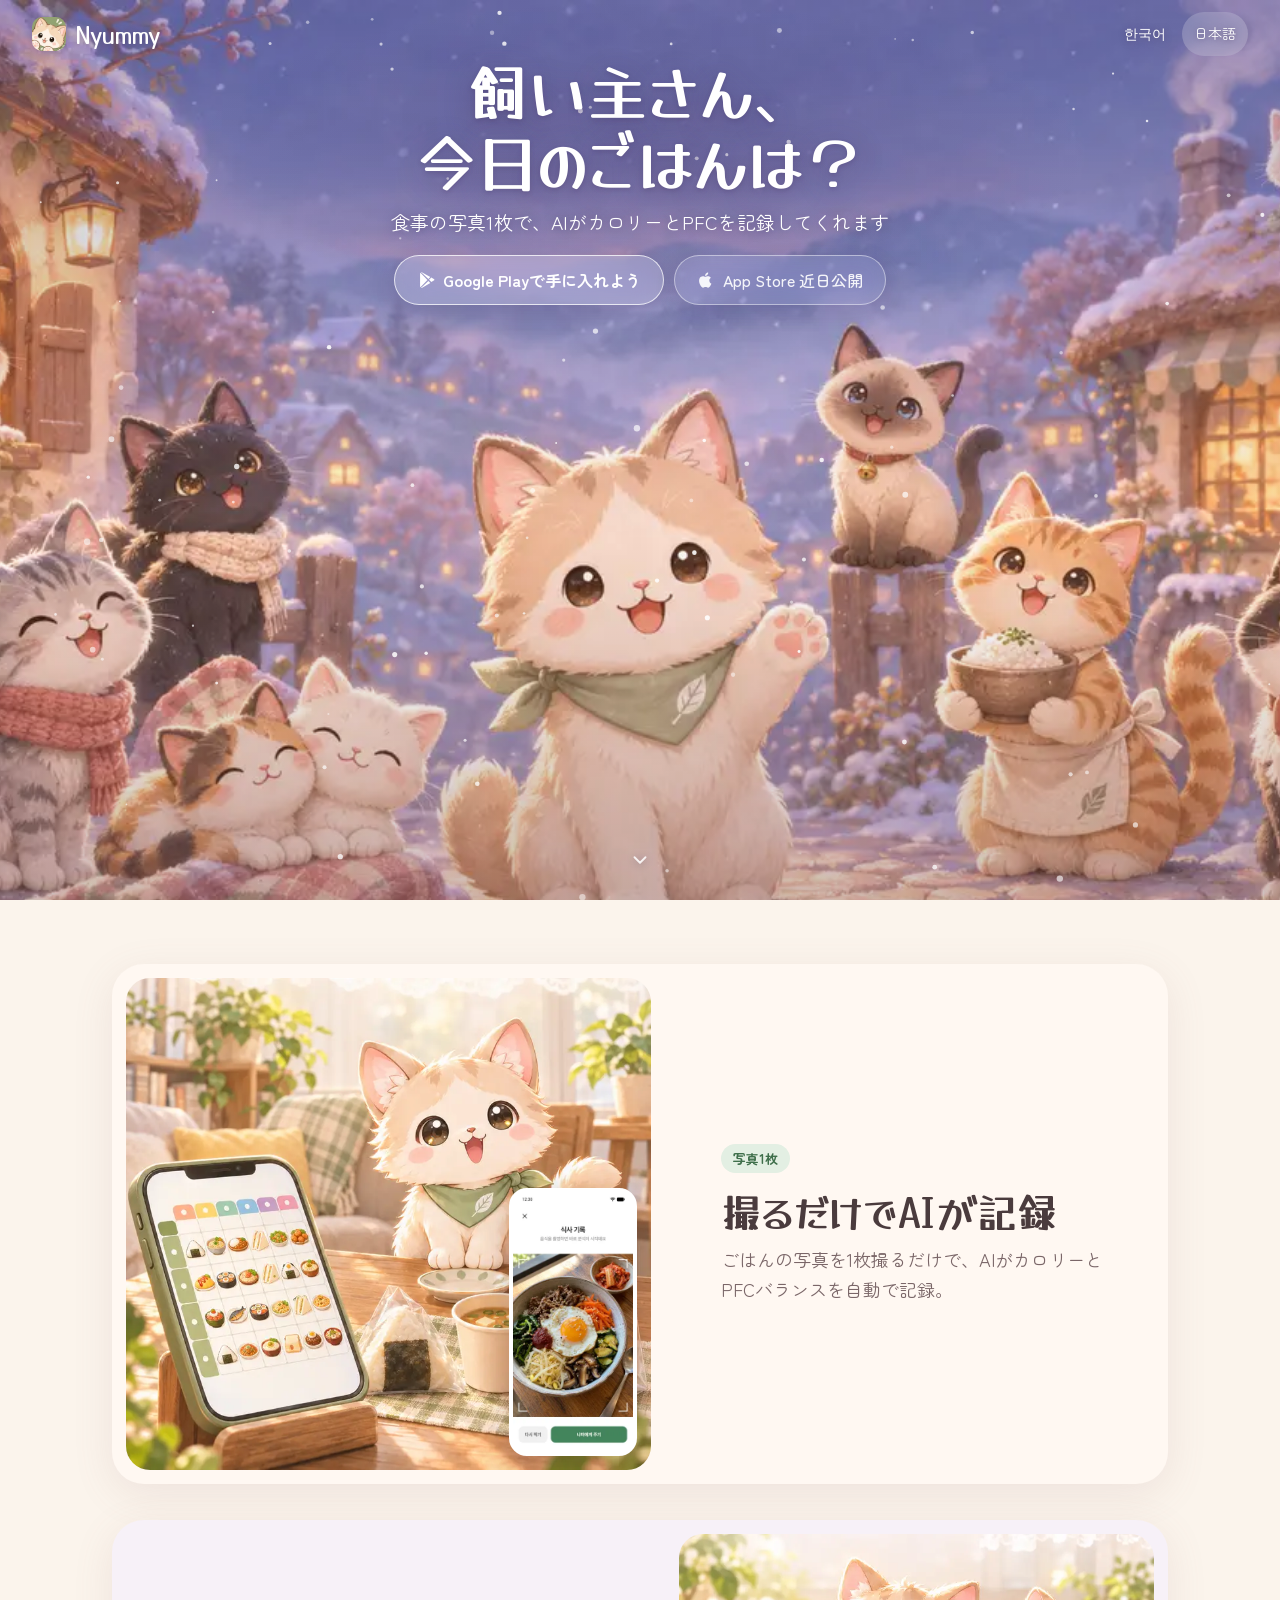
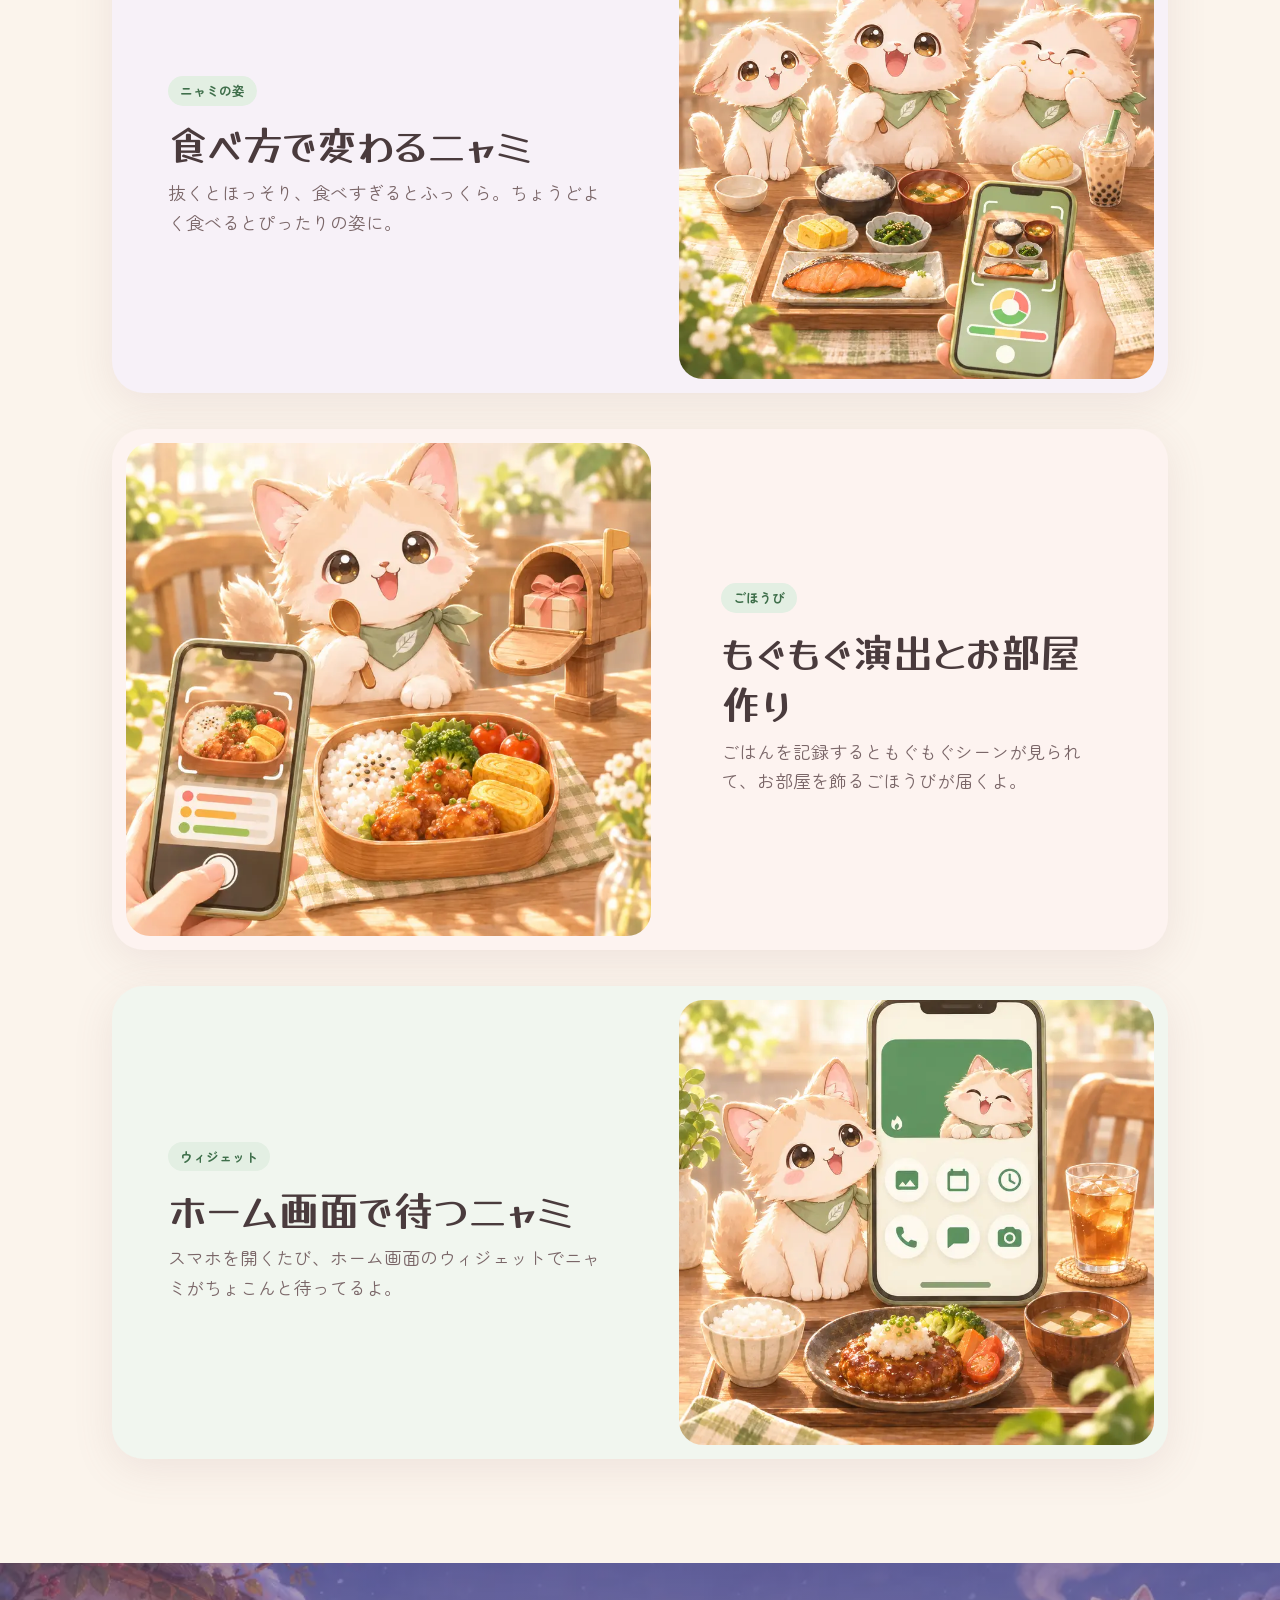
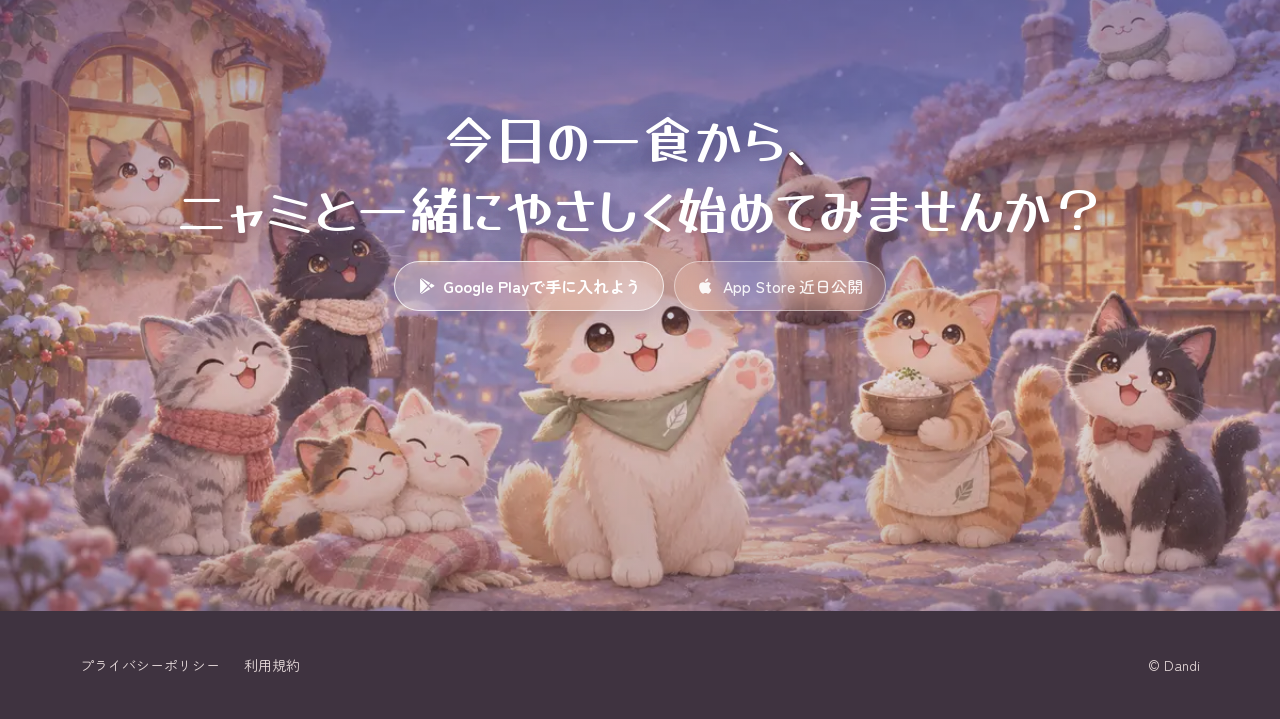
==== commit a140c4d0: "fix: 일본어 페이지 검색 설명을 새 부제에 맞춤" ====
--- a/jp/index.html
+++ b/jp/index.html
@@ -4,7 +4,7 @@
 <meta charset="utf-8">
 <meta name="viewport" content="width=device-width, initial-scale=1, viewport-fit=cover">
 <title>Nyummy（ニャミ）: 猫のニャミと一緒に続けるAI食事記録</title>
-<meta name="description" content="ごはんの写真を1枚撮るだけでAIがカロリーとPFCを記録。食べ方にあわせて猫のニャミが変わります。">
+<meta name="description" content="食事の写真1枚で、AIがカロリーとPFCを記録してくれます。食べ方にあわせて猫のニャミが変わります。">
 <meta property="og:type" content="website">
 <meta property="og:title" content="Nyummy（ニャミ）: 飼い主さん、今日のごはんは？">
 <meta property="og:description" content="ごはんを撮るだけでAIが記録。食べ方にあわせてニャミが変わるよ。">
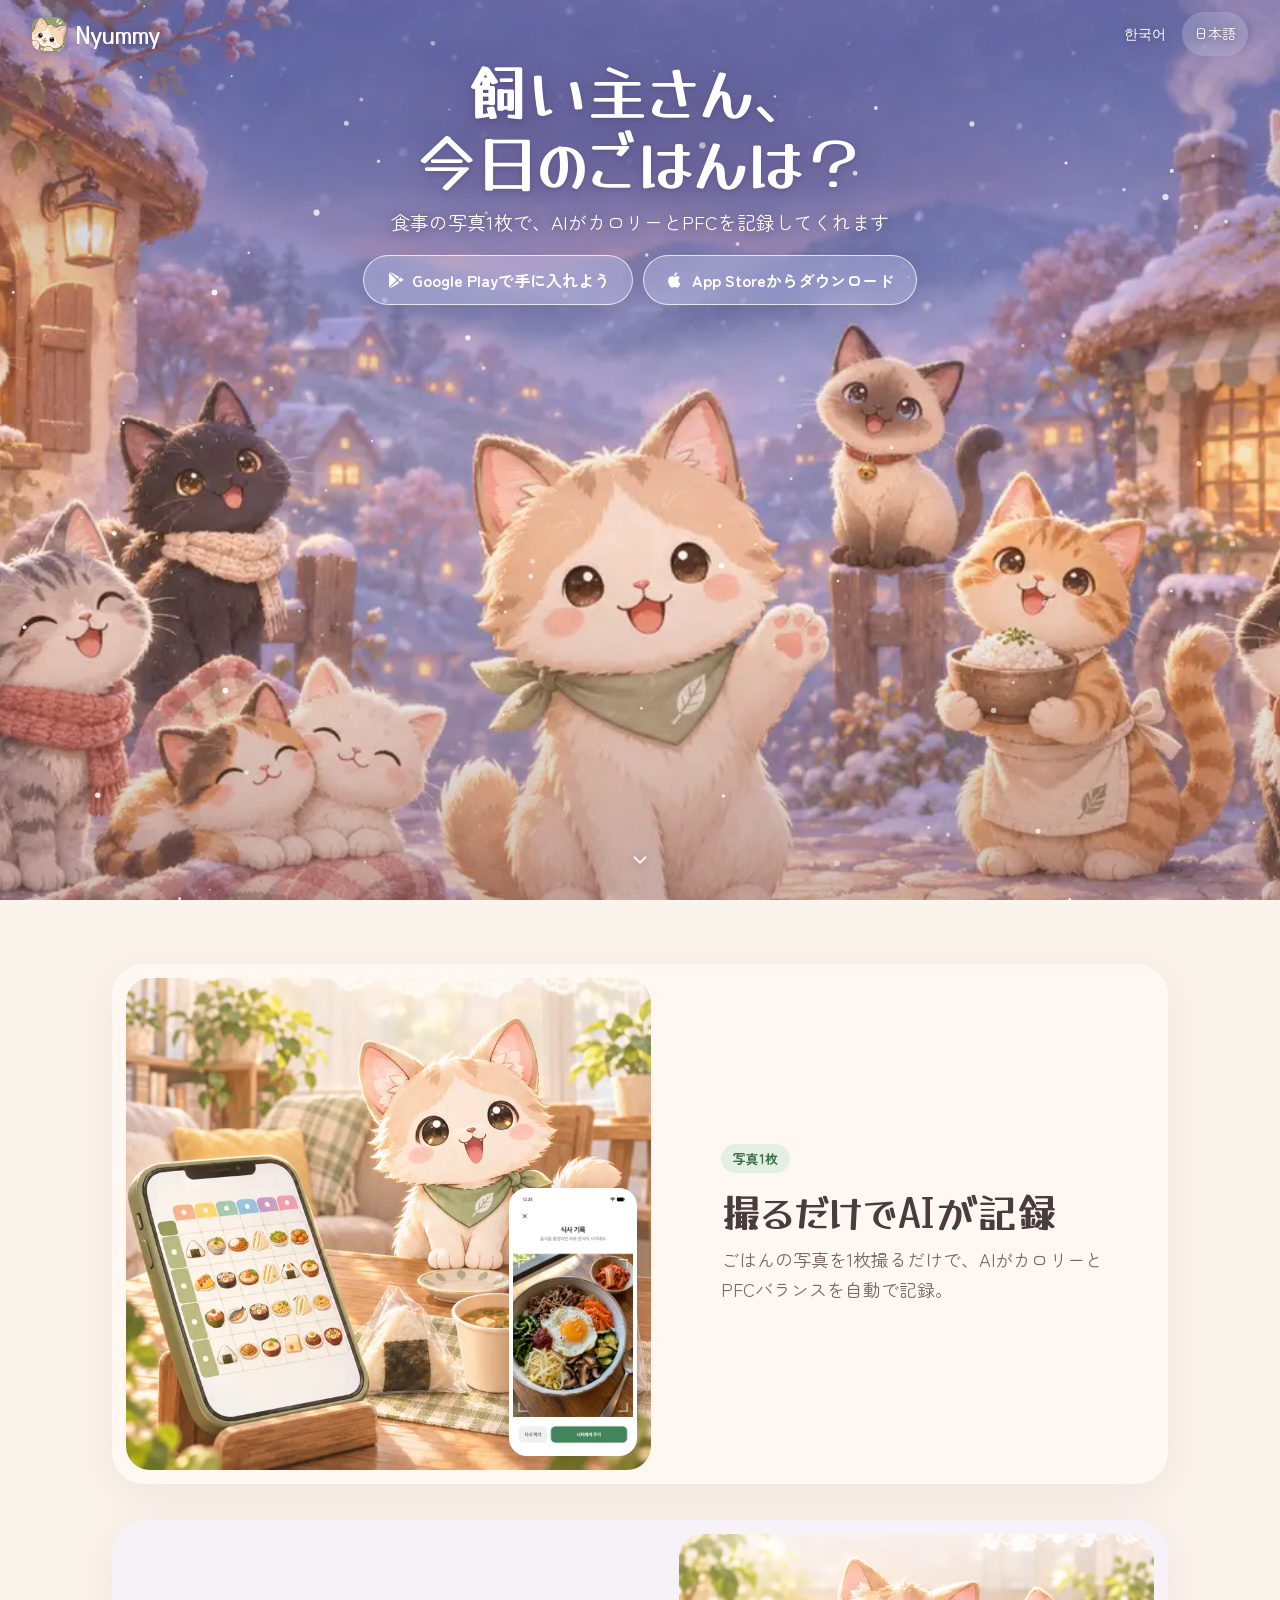
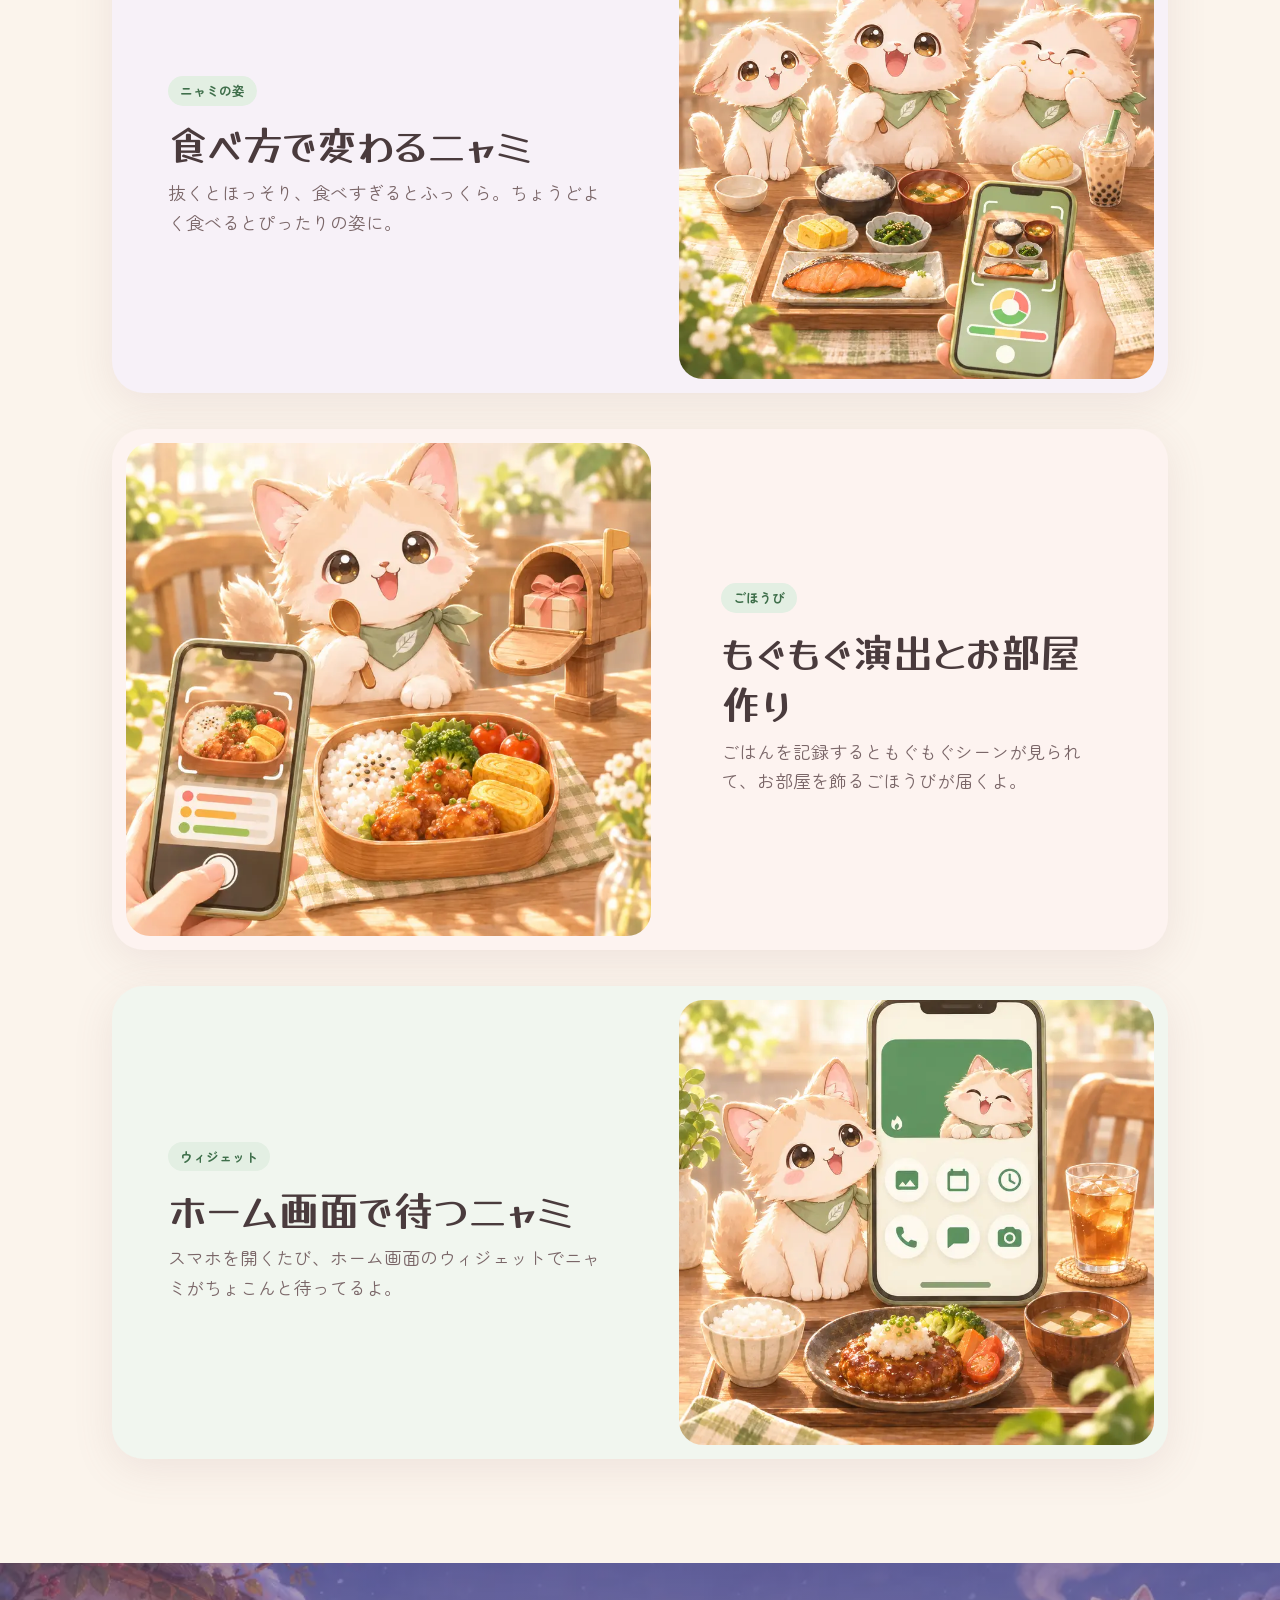
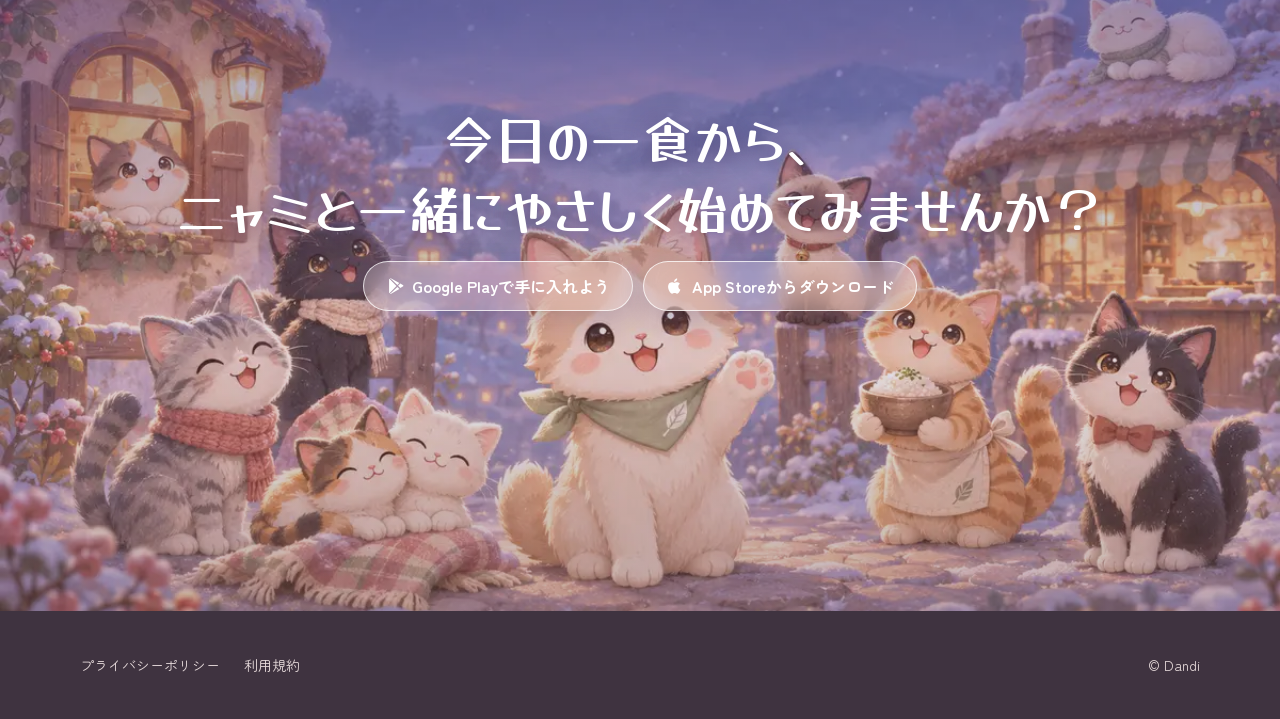
==== commit feb5854f: "feat: 랜딩페이지 App Store 버튼 활성화 - ko/jp 히어로·마지막 섹션의 App Store 버튼을 실제 링크로 교체 (kr/jp 스토어) - '출시 준비 중' 안내 " ====
--- a/jp/index.html
+++ b/jp/index.html
@@ -46,9 +46,8 @@
     <p class="hero__sub">食事の写真1枚で、<br>AIがカロリーとPFCを記録してくれます</p>
     <div class="actions">
         <a class="pill" href="https://abr.ge/0p71pql" data-play><svg viewBox="0 0 24 24" aria-hidden="true"><path fill="currentColor" d="M4.6 2.3c-.3.3-.5.8-.5 1.4v16.6c0 .6.2 1.1.5 1.4l9.3-9.7-9.3-9.7Zm10.6 8.4 2.6-2.7L6.3 1.5c-.4-.2-.8-.3-1.1-.2l10 9.4Zm0 2.6-10 9.4c.3.1.7 0 1.1-.2l11.5-6.5-2.6-2.7Zm3.9-4.5-3 2.8 3 2.9 3.3-1.9c1-.6 1-1.6 0-2.1l-3.3-1.7Z"/></svg>Google Playで手に入れよう</a>
-        <span class="pill pill--soon" data-store-soon aria-disabled="true"><svg viewBox="0 0 24 24" aria-hidden="true"><path fill="currentColor" d="M16.4 12.6c0-2.4 2-3.6 2.1-3.7-1.2-1.7-3-1.9-3.6-2-1.5-.2-3 .9-3.8.9-.8 0-2-.9-3.3-.9-1.7 0-3.3 1-4.2 2.5-1.8 3.1-.5 7.7 1.3 10.2.9 1.2 1.9 2.6 3.2 2.6 1.3-.1 1.8-.8 3.3-.8 1.6 0 2 .8 3.3.8 1.4 0 2.3-1.3 3.1-2.5 1-1.4 1.4-2.8 1.4-2.9 0 0-2.8-1.1-2.8-4.2ZM13.9 5.1c.7-.9 1.2-2 1-3.2-1 0-2.2.7-3 1.5-.6.7-1.2 1.9-1 3.1 1.1.1 2.3-.6 3-1.4Z"/></svg>App Store 近日公開</span>
+        <a class="pill" href="https://apps.apple.com/jp/app/id6836862137" data-appstore><svg viewBox="0 0 24 24" aria-hidden="true"><path fill="currentColor" d="M16.4 12.6c0-2.4 2-3.6 2.1-3.7-1.2-1.7-3-1.9-3.6-2-1.5-.2-3 .9-3.8.9-.8 0-2-.9-3.3-.9-1.7 0-3.3 1-4.2 2.5-1.8 3.1-.5 7.7 1.3 10.2.9 1.2 1.9 2.6 3.2 2.6 1.3-.1 1.8-.8 3.3-.8 1.6 0 2 .8 3.3.8 1.4 0 2.3-1.3 3.1-2.5 1-1.4 1.4-2.8 1.4-2.9 0 0-2.8-1.1-2.8-4.2ZM13.9 5.1c.7-.9 1.2-2 1-3.2-1 0-2.2.7-3 1.5-.6.7-1.2 1.9-1 3.1 1.1.1 2.3-.6 3-1.4Z"/></svg>App Storeからダウンロード</a>
       </div>
-      <p class="ios-note" data-ios-note hidden>iPhoneをお使いの方も少しだけお待ちくださいね。App Storeでの配信も準備中です。</p>
   </div>
   <a class="scroll-hint" href="#features" aria-label="下へ"><svg viewBox="0 0 24 24" fill="none" stroke="currentColor" stroke-width="2" stroke-linecap="round" stroke-linejoin="round" aria-hidden="true"><path d="m6 9 6 6 6-6"/></svg></a>
 </section>
@@ -110,9 +109,8 @@
       <h2 id="close-h">今日の一食から、<br>ニャミと一緒にやさしく始めてみませんか？</h2>
       <div class="actions">
         <a class="pill" href="https://abr.ge/0p71pql" data-play><svg viewBox="0 0 24 24" aria-hidden="true"><path fill="currentColor" d="M4.6 2.3c-.3.3-.5.8-.5 1.4v16.6c0 .6.2 1.1.5 1.4l9.3-9.7-9.3-9.7Zm10.6 8.4 2.6-2.7L6.3 1.5c-.4-.2-.8-.3-1.1-.2l10 9.4Zm0 2.6-10 9.4c.3.1.7 0 1.1-.2l11.5-6.5-2.6-2.7Zm3.9-4.5-3 2.8 3 2.9 3.3-1.9c1-.6 1-1.6 0-2.1l-3.3-1.7Z"/></svg>Google Playで手に入れよう</a>
-        <span class="pill pill--soon" data-store-soon aria-disabled="true"><svg viewBox="0 0 24 24" aria-hidden="true"><path fill="currentColor" d="M16.4 12.6c0-2.4 2-3.6 2.1-3.7-1.2-1.7-3-1.9-3.6-2-1.5-.2-3 .9-3.8.9-.8 0-2-.9-3.3-.9-1.7 0-3.3 1-4.2 2.5-1.8 3.1-.5 7.7 1.3 10.2.9 1.2 1.9 2.6 3.2 2.6 1.3-.1 1.8-.8 3.3-.8 1.6 0 2 .8 3.3.8 1.4 0 2.3-1.3 3.1-2.5 1-1.4 1.4-2.8 1.4-2.9 0 0-2.8-1.1-2.8-4.2ZM13.9 5.1c.7-.9 1.2-2 1-3.2-1 0-2.2.7-3 1.5-.6.7-1.2 1.9-1 3.1 1.1.1 2.3-.6 3-1.4Z"/></svg>App Store 近日公開</span>
+        <a class="pill" href="https://apps.apple.com/jp/app/id6836862137" data-appstore><svg viewBox="0 0 24 24" aria-hidden="true"><path fill="currentColor" d="M16.4 12.6c0-2.4 2-3.6 2.1-3.7-1.2-1.7-3-1.9-3.6-2-1.5-.2-3 .9-3.8.9-.8 0-2-.9-3.3-.9-1.7 0-3.3 1-4.2 2.5-1.8 3.1-.5 7.7 1.3 10.2.9 1.2 1.9 2.6 3.2 2.6 1.3-.1 1.8-.8 3.3-.8 1.6 0 2 .8 3.3.8 1.4 0 2.3-1.3 3.1-2.5 1-1.4 1.4-2.8 1.4-2.9 0 0-2.8-1.1-2.8-4.2ZM13.9 5.1c.7-.9 1.2-2 1-3.2-1 0-2.2.7-3 1.5-.6.7-1.2 1.9-1 3.1 1.1.1 2.3-.6 3-1.4Z"/></svg>App Storeからダウンロード</a>
       </div>
-      <p class="ios-note" data-ios-note hidden>iPhoneをお使いの方も少しだけお待ちくださいね。App Storeでの配信も準備中です。</p>
     </div>
   </section>
 </main>
--- a/site.css
+++ b/site.css
@@ -97,8 +97,6 @@
 a.pill:hover, a.pill:focus-visible { background: rgba(255, 255, 255, .34); }
 a.pill:focus-visible { outline: 2px solid var(--white); outline-offset: 3px; }
 .pill svg { width: 18px; height: 18px; flex: none; }
-.pill--soon { cursor: default; background: rgba(255, 255, 255, .1); border-color: rgba(255, 255, 255, .5); font-weight: 500; opacity: .92; }
-.ios-note { margin-top: 12px; font-size: 14px; text-shadow: 0 1px 8px rgba(60, 40, 90, .6); }
 .scroll-hint {
   position: absolute; z-index: 3; left: 50%; bottom: calc(env(safe-area-inset-bottom) + 18px); transform: translateX(-50%);
   width: 44px; height: 44px; display: grid; place-items: center; color: var(--white); opacity: .85;
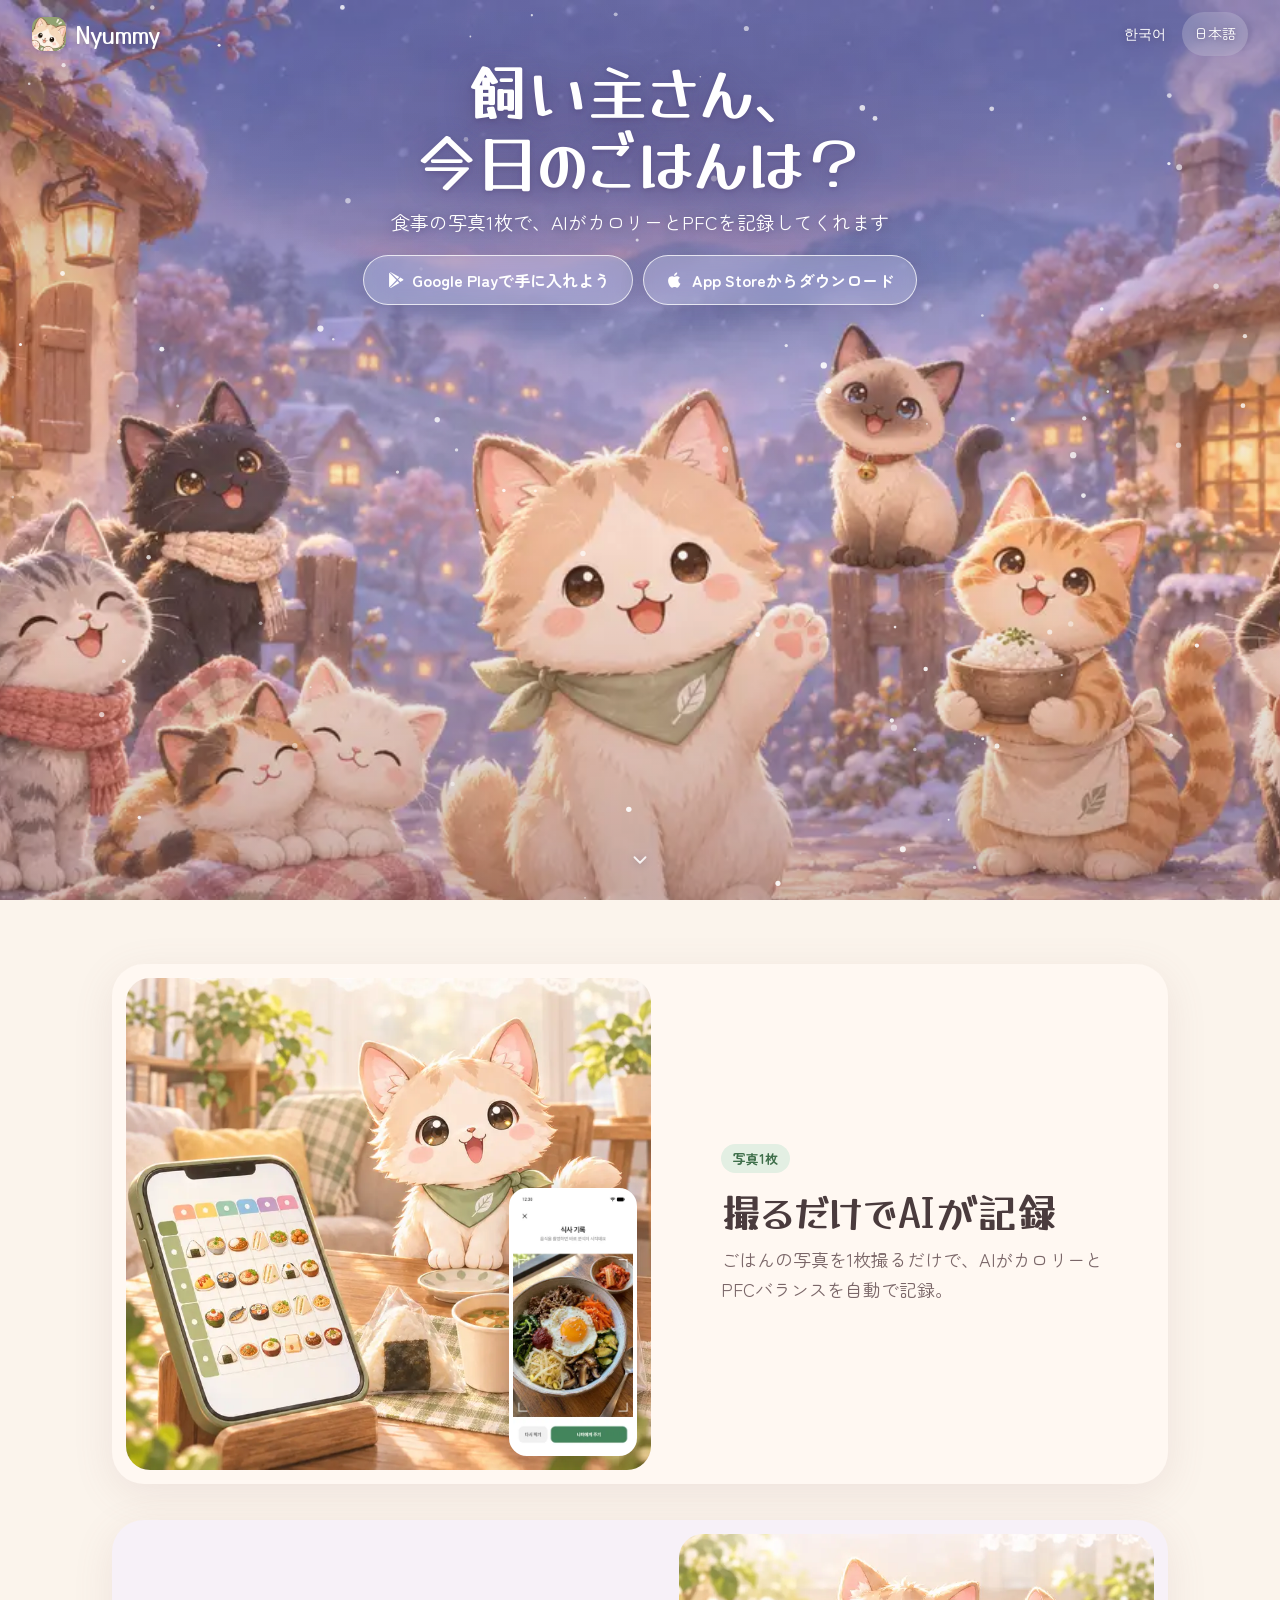
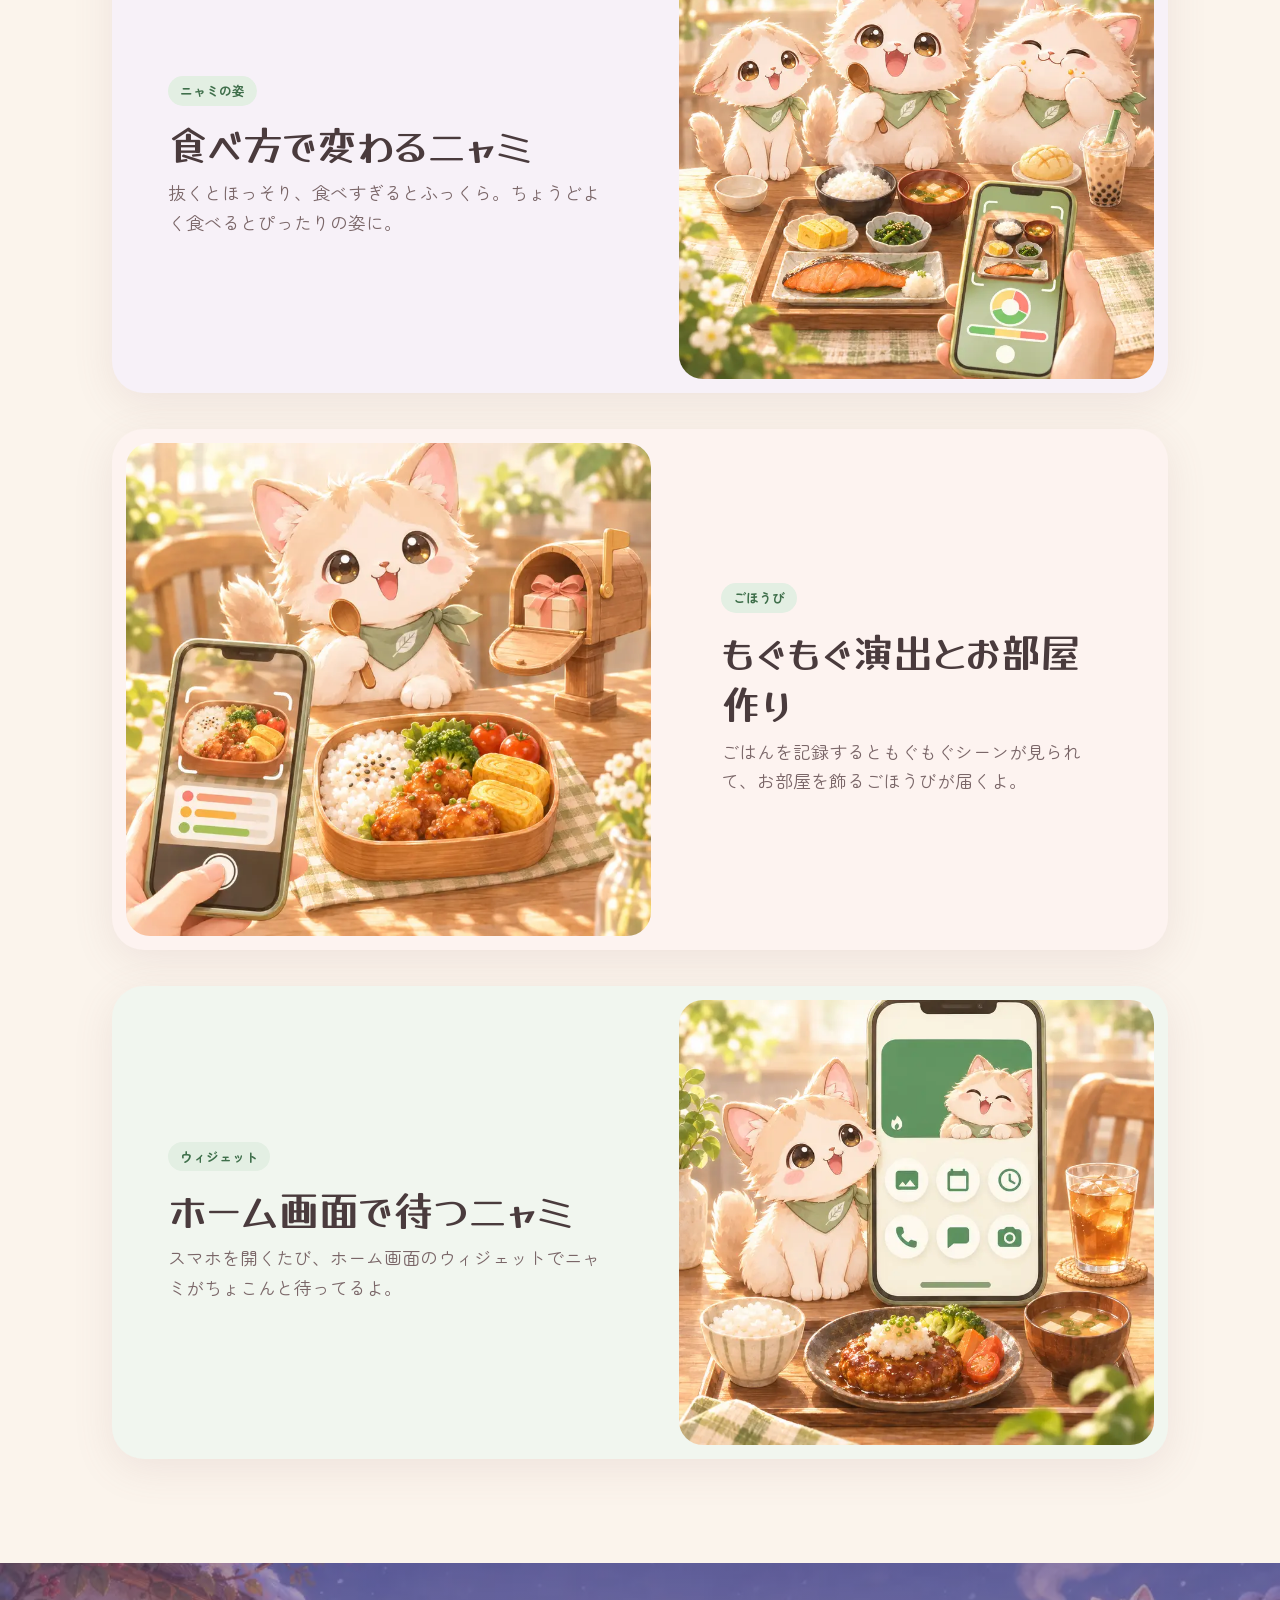
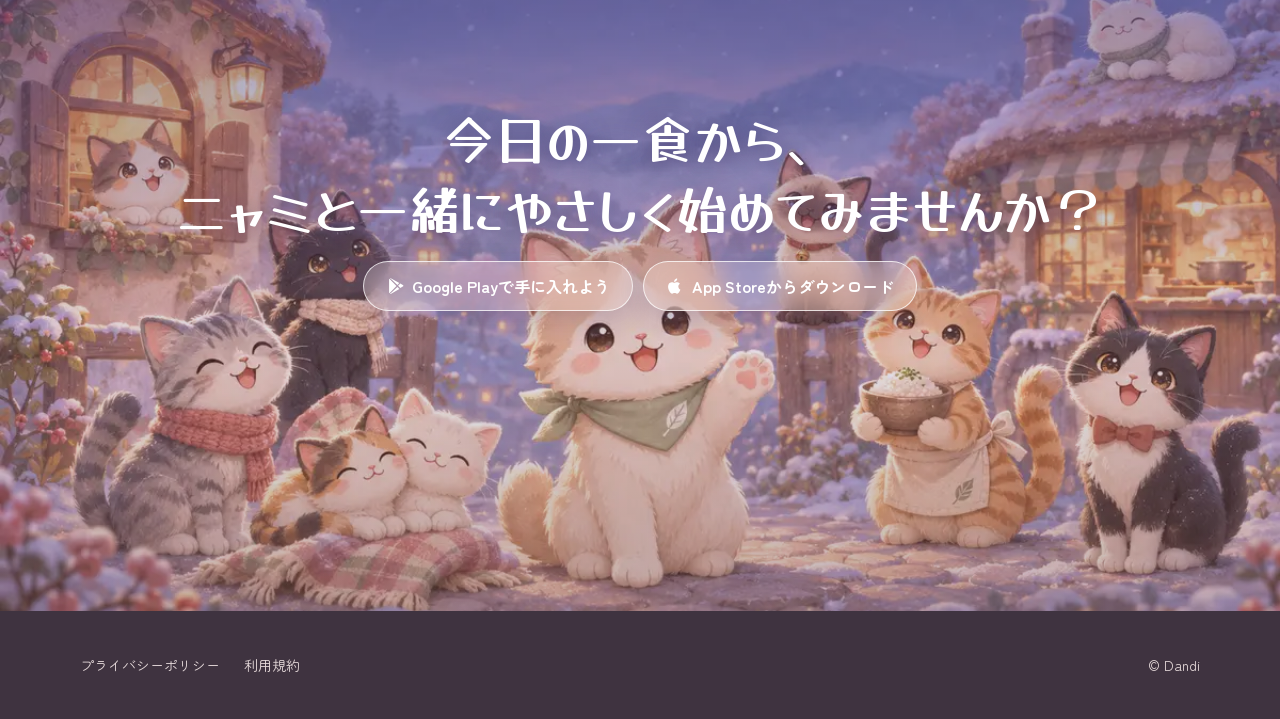
==== commit 71cdd444: "feat: 랜딩 스토어 버튼에 새 Airbridge 링크 적용 - ko는 abr.ge/l18qr4l(landing_ko), jp는 abr.ge/qxoxc7q(landing_jp)로" ====
--- a/jp/index.html
+++ b/jp/index.html
@@ -45,8 +45,8 @@
     <h1 id="hero-h">飼い主さん、<br>今日のごはんは？</h1>
     <p class="hero__sub">食事の写真1枚で、<br>AIがカロリーとPFCを記録してくれます</p>
     <div class="actions">
-        <a class="pill" href="https://abr.ge/0p71pql" data-play><svg viewBox="0 0 24 24" aria-hidden="true"><path fill="currentColor" d="M4.6 2.3c-.3.3-.5.8-.5 1.4v16.6c0 .6.2 1.1.5 1.4l9.3-9.7-9.3-9.7Zm10.6 8.4 2.6-2.7L6.3 1.5c-.4-.2-.8-.3-1.1-.2l10 9.4Zm0 2.6-10 9.4c.3.1.7 0 1.1-.2l11.5-6.5-2.6-2.7Zm3.9-4.5-3 2.8 3 2.9 3.3-1.9c1-.6 1-1.6 0-2.1l-3.3-1.7Z"/></svg>Google Playで手に入れよう</a>
-        <a class="pill" href="https://apps.apple.com/jp/app/id6836862137" data-appstore><svg viewBox="0 0 24 24" aria-hidden="true"><path fill="currentColor" d="M16.4 12.6c0-2.4 2-3.6 2.1-3.7-1.2-1.7-3-1.9-3.6-2-1.5-.2-3 .9-3.8.9-.8 0-2-.9-3.3-.9-1.7 0-3.3 1-4.2 2.5-1.8 3.1-.5 7.7 1.3 10.2.9 1.2 1.9 2.6 3.2 2.6 1.3-.1 1.8-.8 3.3-.8 1.6 0 2 .8 3.3.8 1.4 0 2.3-1.3 3.1-2.5 1-1.4 1.4-2.8 1.4-2.9 0 0-2.8-1.1-2.8-4.2ZM13.9 5.1c.7-.9 1.2-2 1-3.2-1 0-2.2.7-3 1.5-.6.7-1.2 1.9-1 3.1 1.1.1 2.3-.6 3-1.4Z"/></svg>App Storeからダウンロード</a>
+        <a class="pill" href="https://abr.ge/qxoxc7q" data-play><svg viewBox="0 0 24 24" aria-hidden="true"><path fill="currentColor" d="M4.6 2.3c-.3.3-.5.8-.5 1.4v16.6c0 .6.2 1.1.5 1.4l9.3-9.7-9.3-9.7Zm10.6 8.4 2.6-2.7L6.3 1.5c-.4-.2-.8-.3-1.1-.2l10 9.4Zm0 2.6-10 9.4c.3.1.7 0 1.1-.2l11.5-6.5-2.6-2.7Zm3.9-4.5-3 2.8 3 2.9 3.3-1.9c1-.6 1-1.6 0-2.1l-3.3-1.7Z"/></svg>Google Playで手に入れよう</a>
+        <a class="pill" href="https://apps.apple.com/jp/app/id6836862137" data-appstore data-mobile-href="https://abr.ge/qxoxc7q"><svg viewBox="0 0 24 24" aria-hidden="true"><path fill="currentColor" d="M16.4 12.6c0-2.4 2-3.6 2.1-3.7-1.2-1.7-3-1.9-3.6-2-1.5-.2-3 .9-3.8.9-.8 0-2-.9-3.3-.9-1.7 0-3.3 1-4.2 2.5-1.8 3.1-.5 7.7 1.3 10.2.9 1.2 1.9 2.6 3.2 2.6 1.3-.1 1.8-.8 3.3-.8 1.6 0 2 .8 3.3.8 1.4 0 2.3-1.3 3.1-2.5 1-1.4 1.4-2.8 1.4-2.9 0 0-2.8-1.1-2.8-4.2ZM13.9 5.1c.7-.9 1.2-2 1-3.2-1 0-2.2.7-3 1.5-.6.7-1.2 1.9-1 3.1 1.1.1 2.3-.6 3-1.4Z"/></svg>App Storeからダウンロード</a>
       </div>
   </div>
   <a class="scroll-hint" href="#features" aria-label="下へ"><svg viewBox="0 0 24 24" fill="none" stroke="currentColor" stroke-width="2" stroke-linecap="round" stroke-linejoin="round" aria-hidden="true"><path d="m6 9 6 6 6-6"/></svg></a>
@@ -108,8 +108,8 @@
     <div class="closing__inner">
       <h2 id="close-h">今日の一食から、<br>ニャミと一緒にやさしく始めてみませんか？</h2>
       <div class="actions">
-        <a class="pill" href="https://abr.ge/0p71pql" data-play><svg viewBox="0 0 24 24" aria-hidden="true"><path fill="currentColor" d="M4.6 2.3c-.3.3-.5.8-.5 1.4v16.6c0 .6.2 1.1.5 1.4l9.3-9.7-9.3-9.7Zm10.6 8.4 2.6-2.7L6.3 1.5c-.4-.2-.8-.3-1.1-.2l10 9.4Zm0 2.6-10 9.4c.3.1.7 0 1.1-.2l11.5-6.5-2.6-2.7Zm3.9-4.5-3 2.8 3 2.9 3.3-1.9c1-.6 1-1.6 0-2.1l-3.3-1.7Z"/></svg>Google Playで手に入れよう</a>
-        <a class="pill" href="https://apps.apple.com/jp/app/id6836862137" data-appstore><svg viewBox="0 0 24 24" aria-hidden="true"><path fill="currentColor" d="M16.4 12.6c0-2.4 2-3.6 2.1-3.7-1.2-1.7-3-1.9-3.6-2-1.5-.2-3 .9-3.8.9-.8 0-2-.9-3.3-.9-1.7 0-3.3 1-4.2 2.5-1.8 3.1-.5 7.7 1.3 10.2.9 1.2 1.9 2.6 3.2 2.6 1.3-.1 1.8-.8 3.3-.8 1.6 0 2 .8 3.3.8 1.4 0 2.3-1.3 3.1-2.5 1-1.4 1.4-2.8 1.4-2.9 0 0-2.8-1.1-2.8-4.2ZM13.9 5.1c.7-.9 1.2-2 1-3.2-1 0-2.2.7-3 1.5-.6.7-1.2 1.9-1 3.1 1.1.1 2.3-.6 3-1.4Z"/></svg>App Storeからダウンロード</a>
+        <a class="pill" href="https://abr.ge/qxoxc7q" data-play><svg viewBox="0 0 24 24" aria-hidden="true"><path fill="currentColor" d="M4.6 2.3c-.3.3-.5.8-.5 1.4v16.6c0 .6.2 1.1.5 1.4l9.3-9.7-9.3-9.7Zm10.6 8.4 2.6-2.7L6.3 1.5c-.4-.2-.8-.3-1.1-.2l10 9.4Zm0 2.6-10 9.4c.3.1.7 0 1.1-.2l11.5-6.5-2.6-2.7Zm3.9-4.5-3 2.8 3 2.9 3.3-1.9c1-.6 1-1.6 0-2.1l-3.3-1.7Z"/></svg>Google Playで手に入れよう</a>
+        <a class="pill" href="https://apps.apple.com/jp/app/id6836862137" data-appstore data-mobile-href="https://abr.ge/qxoxc7q"><svg viewBox="0 0 24 24" aria-hidden="true"><path fill="currentColor" d="M16.4 12.6c0-2.4 2-3.6 2.1-3.7-1.2-1.7-3-1.9-3.6-2-1.5-.2-3 .9-3.8.9-.8 0-2-.9-3.3-.9-1.7 0-3.3 1-4.2 2.5-1.8 3.1-.5 7.7 1.3 10.2.9 1.2 1.9 2.6 3.2 2.6 1.3-.1 1.8-.8 3.3-.8 1.6 0 2 .8 3.3.8 1.4 0 2.3-1.3 3.1-2.5 1-1.4 1.4-2.8 1.4-2.9 0 0-2.8-1.1-2.8-4.2ZM13.9 5.1c.7-.9 1.2-2 1-3.2-1 0-2.2.7-3 1.5-.6.7-1.2 1.9-1 3.1 1.1.1 2.3-.6 3-1.4Z"/></svg>App Storeからダウンロード</a>
       </div>
     </div>
   </section>
